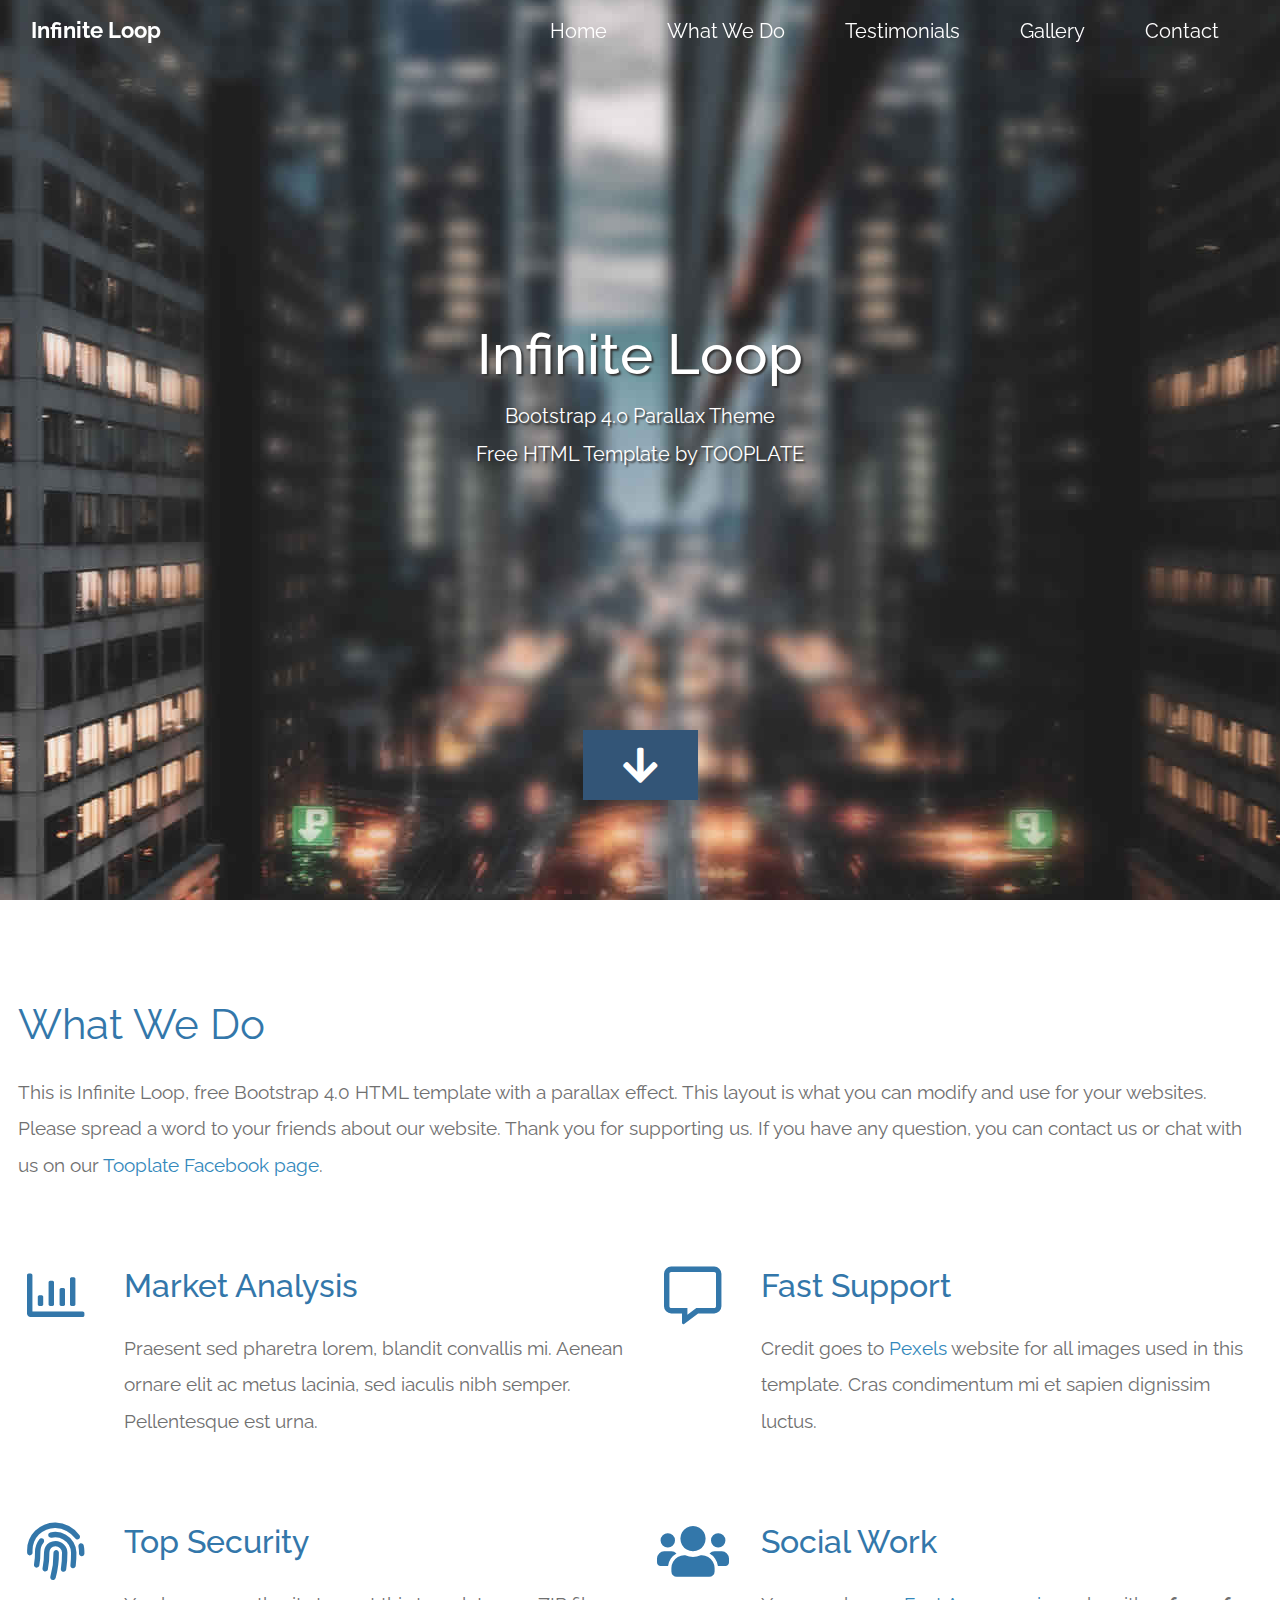
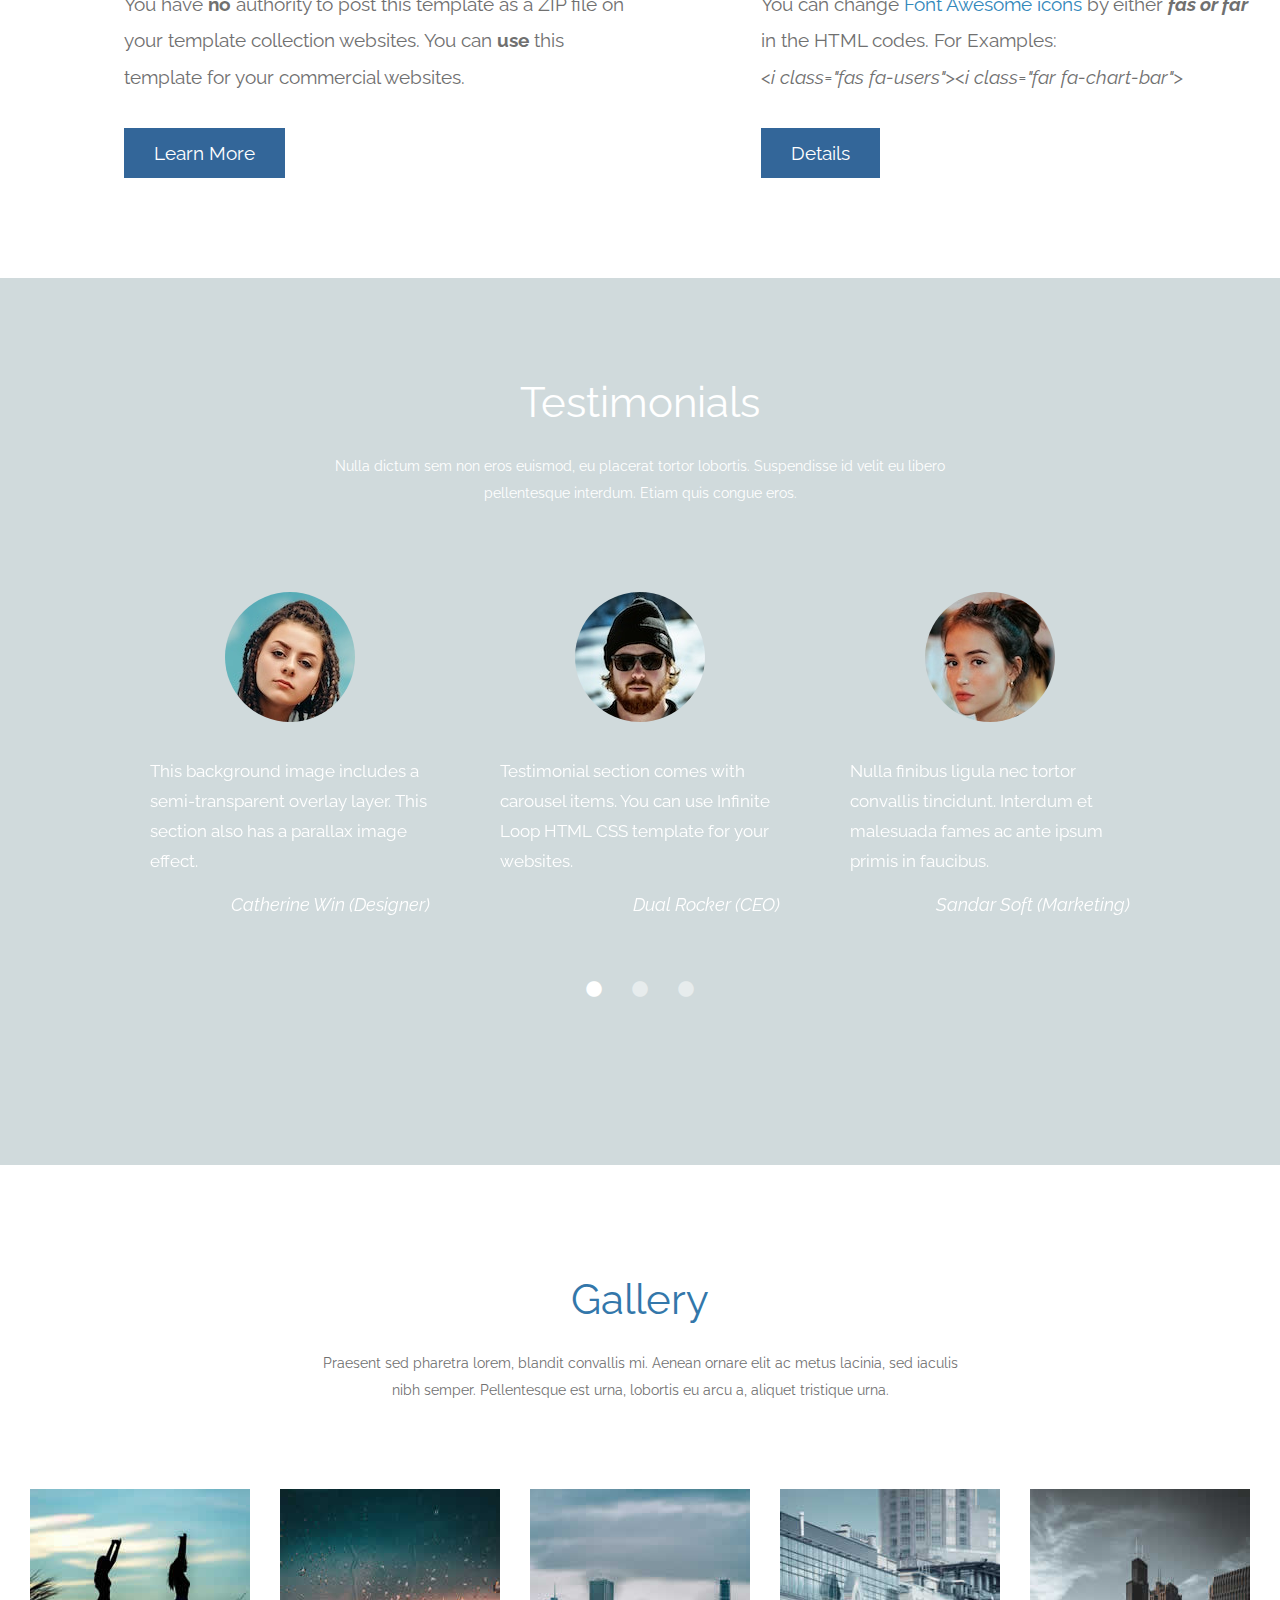
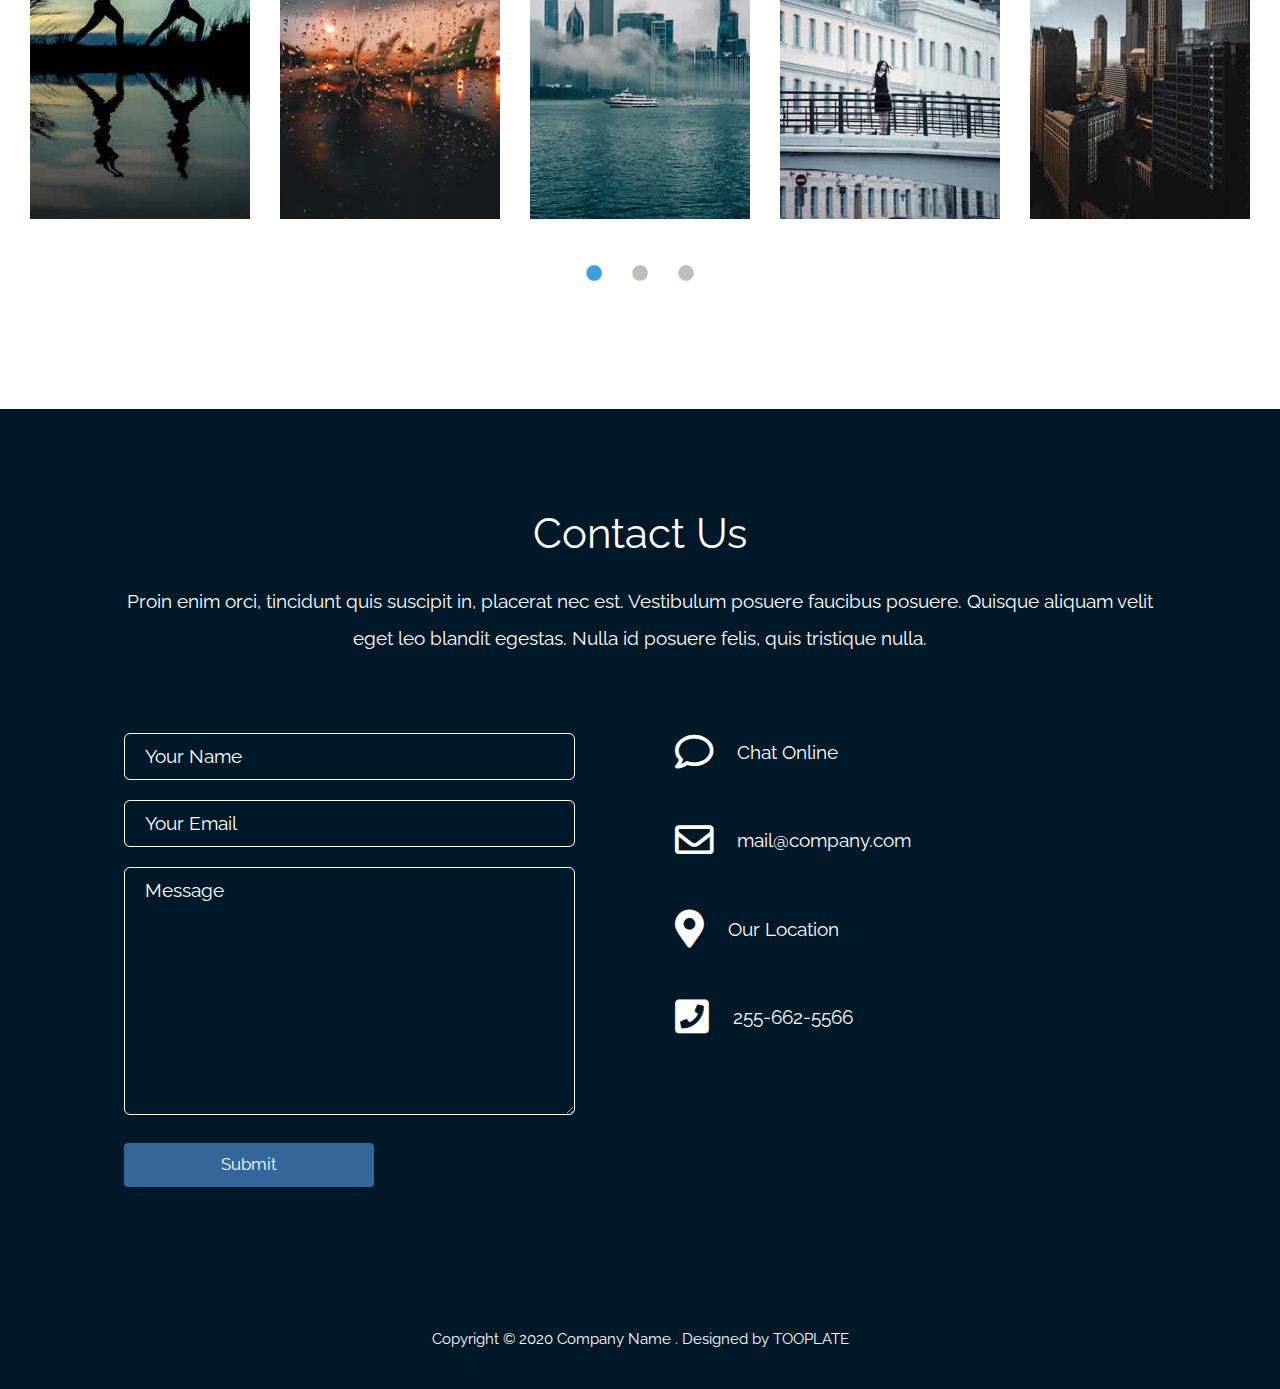
==== demo3/index.html @ 0e054e9c "added demo3 and demo3-pohja" ====
<!DOCTYPE html>
<html lang="en">
  <head>
    <meta charset="UTF-8" />
    <meta name="viewport" content="width=device-width, initial-scale=1.0" />
    <meta http-equiv="X-UA-Compatible" content="ie=edge" />
    <title>Infinite Loop - Bootstrap 4.0 HTML Template</title>
    <link rel="stylesheet" href="fontawesome-5.5/css/all.min.css" />
    <link rel="stylesheet" href="slick/slick.css">
    <link rel="stylesheet" href="slick/slick-theme.css">
    <link rel="stylesheet" href="magnific-popup/magnific-popup.css">
    <link rel="stylesheet" href="css/bootstrap.min.css" />
    <link rel="stylesheet" href="css/tooplate-infinite-loop.css" />
<!--
Tooplate 2117 Infinite Loop
https://www.tooplate.com/view/2117-infinite-loop
-->

  </head>
  <body>    
    <!-- Hero section -->
    <section id="infinite" class="text-white tm-font-big tm-parallax">
      <!-- Navigation -->
      <nav class="navbar navbar-expand-md tm-navbar" id="tmNav">              
        <div class="container">   
          <div class="tm-next">
              <a href="#infinite" class="navbar-brand">Infinite Loop</a>
          </div>             
            
          <button class="navbar-toggler" type="button" data-toggle="collapse" data-target="#navbarSupportedContent" aria-controls="navbarSupportedContent" aria-expanded="false" aria-label="Toggle navigation">
            <i class="fas fa-bars navbar-toggler-icon"></i>
          </button>
          <div class="collapse navbar-collapse" id="navbarSupportedContent">
            <ul class="navbar-nav ml-auto">
              <li class="nav-item">
                  <a class="nav-link tm-nav-link" href="#infinite">Home</a>
              </li>
              <li class="nav-item">
                  <a class="nav-link tm-nav-link" href="#whatwedo">What We Do</a>
              </li>
              <li class="nav-item">
                <a class="nav-link tm-nav-link" href="#testimonials">Testimonials</a>
              </li>
              <li class="nav-item">
                  <a class="nav-link tm-nav-link" href="#gallery">Gallery</a>
              </li>
              <li class="nav-item">
                  <a class="nav-link tm-nav-link" href="#contact">Contact</a>
              </li>                    
            </ul>
          </div>        
        </div>
      </nav>
      
      <div class="text-center tm-hero-text-container">
        <div class="tm-hero-text-container-inner">
            <h2 class="tm-hero-title">Infinite Loop</h2>
            <p class="tm-hero-subtitle">
              Bootstrap 4.0 Parallax Theme
              <br>Free HTML Template by TOOPLATE
            </p>
        </div>        
      </div>

      <div class="tm-next tm-intro-next">
        <a href="#whatwedo" class="text-center tm-down-arrow-link">
          <i class="fas fa-2x fa-arrow-down tm-down-arrow"></i>
        </a>
      </div>      
    </section>

    <section id="whatwedo" class="tm-section-pad-top">
      
      <div class="container">

            <div class="row tm-content-box"><!-- first row -->
                <div class="col-lg-12 col-xl-12">
                    <div class="tm-intro-text-container">
                        <h2 class="tm-text-primary mb-4 tm-section-title">What We Do</h2>
                        <p class="mb-4 tm-intro-text">
                          This is Infinite Loop, free Bootstrap 4.0 HTML template with a parallax effect. This layout is what you can modify and use for your websites. Please spread a word to your friends about our website. Thank you for supporting us. If you have any question, you can contact us or chat with us on our <a href="https://fb.com/tooplate">Tooplate Facebook page</a>.</p>
                    </div>
                </div>

            </div><!-- first row -->
            
            <div class="row tm-content-box"><!-- second row -->
        		<div class="col-lg-1">
                    <i class="far fa-3x fa-chart-bar text-center tm-icon"></i>
                </div>
                <div class="col-lg-5">
                    <div class="tm-intro-text-container">
                        <h2 class="tm-text-primary mb-4">Market Analysis</h2>
                        <p class="mb-4 tm-intro-text">
                          Praesent sed pharetra lorem, blandit convallis mi. Aenean ornare elit ac metus lacinia, sed iaculis nibh semper. Pellentesque est urna.</p>
                    </div>
                </div>
                
                <div class="col-lg-1">
                    <i class="far fa-3x fa-comment-alt text-center tm-icon"></i>
                </div>
                <div class="col-lg-5">
                    <div class="tm-intro-text-container">
                        <h2 class="tm-text-primary mb-4">Fast Support</h2>
                        <p class="mb-4 tm-intro-text">
                          Credit goes to <a rel="nofollow" href="https://www.pexels.com">Pexels</a> website for all images used in this template. Cras condimentum mi et sapien dignissim luctus.</p>
                    </div>
                </div>

            </div><!-- second row -->
            
            <div class="row tm-content-box"><!-- third row -->
        		<div class="col-lg-1">
                    <i class="fas fa-3x fa-fingerprint text-center tm-icon"></i>
                </div>
                <div class="col-lg-5">
                    <div class="tm-intro-text-container">
                        <h2 class="tm-text-primary mb-4">Top Security</h2>
                        <p class="mb-4 tm-intro-text">
                      You have <strong>no</strong> authority to post this template as a ZIP file on your template collection websites. You can <strong>use</strong> this template for your commercial websites.</p>
                          
                          <div class="tm-continue">
                            <a href="#testimonials" class="tm-intro-text tm-btn-primary">Learn More</a>
                        </div>
                    </div>
                </div>
                
                <div class="col-lg-1">
                    <i class="fas fa-3x fa-users text-center tm-icon"></i>
                </div>
                <div class="col-lg-5">
                    <div class="tm-intro-text-container">
                      <h2 class="tm-text-primary mb-4">Social Work</h2>
                        <p class="mb-4 tm-intro-text">
                      You can change <a href="https://fontawesome.com/icons?d=gallery">Font Awesome icons</a> by either <b><em>fas or far</em></b> in the HTML codes. For Examples:<br>
                      <em>&lt;i class=&quot;fas fa-users&quot;&gt;&lt;i class=&quot;far fa-chart-bar&quot;&gt;</em> </p>
                          
                          <div class="tm-continue">
                            <a href="#testimonials" class="tm-intro-text tm-btn-primary">Details</a>
                        </div>
                    </div>
                </div>

            </div><!-- third row -->

        </div>
      
    </section>
    
    <section id="testimonials" class="tm-section-pad-top tm-parallax-2">      
      <div class="container tm-testimonials-content">
        <div class="row">
          <div class="col-lg-12 tm-content-box">
            <h2 class="text-white text-center mb-4 tm-section-title">Testimonials</h2>
            <p class="mx-auto tm-section-desc text-center">
                Nulla dictum sem non eros euismod, eu placerat tortor lobortis. Suspendisse id velit eu libero pellentesque interdum. Etiam quis congue eros.
              </p>
            <div class="mx-auto tm-gallery-container tm-gallery-container-2">
              <div class="tm-testimonials-carousel">
                <figure class="tm-testimonial-item">
                  <img src="img/testimonial-img-01.jpg" alt="Image" class="img-fluid mx-auto">
                  <blockquote>This background image includes a semi-transparent overlay layer. This section also has a parallax image effect.</blockquote>
                  <figcaption>Catherine Win (Designer)</figcaption>
                </figure>

                <figure class="tm-testimonial-item">
                  <img src="img/testimonial-img-02.jpg" alt="Image" class="img-fluid mx-auto">
                  <blockquote>Testimonial section comes with carousel items. You can use Infinite Loop HTML CSS template for your websites.</blockquote>
                  <figcaption>Dual Rocker (CEO)</figcaption>
                </figure>

                <figure class="tm-testimonial-item">
                  <img src="img/testimonial-img-03.jpg" alt="Image" class="img-fluid mx-auto">
                  <blockquote>Nulla finibus ligula nec tortor convallis tincidunt. Interdum et malesuada fames ac ante ipsum primis in faucibus.</blockquote>
                  <figcaption>Sandar Soft (Marketing)</figcaption>
                </figure>

                <figure class="tm-testimonial-item">
                  <img src="img/testimonial-img-04.jpg" alt="Image" class="img-fluid mx-auto">
                  <blockquote>Curabitur rutrum pharetra lobortis. Pellentesque vehicula, velit quis eleifend fermentum, erat arcu aliquet neque.</blockquote>
                  <figcaption>Oliva Htoo (Designer)</figcaption>
                </figure>

                <figure class="tm-testimonial-item">
                  <img src="img/testimonial-img-02.jpg" alt="Image" class="img-fluid mx-auto">
                  <blockquote>Integer sit amet risus et erat imperdiet finibus. Nam lacus nunc, vulputate id ex eget, euismod auctor augue.</blockquote>
                  <figcaption>Jacob Joker (CTO)</figcaption>
                </figure>
              </div>
            </div>
          </div>
        </div>
      </div>
      <div class="tm-bg-overlay"></div>
    </section>
    
    <section id="gallery" class="tm-section-pad-top">
      <div class="container tm-container-gallery">
        <div class="row">
          <div class="text-center col-12">
              <h2 class="tm-text-primary tm-section-title mb-4">Gallery</h2>
              <p class="mx-auto tm-section-desc">
                Praesent sed pharetra lorem, blandit convallis mi. Aenean ornare elit ac metus lacinia, sed iaculis nibh semper. Pellentesque est urna, lobortis eu arcu a, aliquet tristique urna.
              </p>
          </div>            
        </div>
        <div class="row">
            <div class="col-12">
                <div class="mx-auto tm-gallery-container">
                    <div class="grid tm-gallery">
                      <a href="img/gallery-img-01.jpg">
                        <figure class="effect-honey tm-gallery-item">
                          <img src="img/gallery-tn-01.jpg" alt="Image 1" class="img-fluid">
                          <figcaption>
                            <h2><i>Physical Health <span>Exercise!</span></i></h2>
                          </figcaption>
                        </figure>
                      </a>
                      <a href="img/gallery-img-02.jpg">
                        <figure class="effect-honey tm-gallery-item">
                          <img src="img/gallery-tn-02.jpg" alt="Image 2" class="img-fluid">
                          <figcaption>
                            <h2><i>Rain on Glass <span>Second Image</span></i></h2>
                          </figcaption>
                        </figure>
                      </a>
                      <a href="img/gallery-img-03.jpg">
                        <figure class="effect-honey tm-gallery-item">
                          <img src="img/gallery-tn-03.jpg" alt="Image 3" class="img-fluid">
                          <figcaption>
                            <h2><i><span>Sea View</span> Mega City</i></h2>
                          </figcaption>
                        </figure>
                      </a>
                      <a href="img/gallery-img-04.jpg">
                        <figure class="effect-honey tm-gallery-item">
                          <img src="img/gallery-tn-04.jpg" alt="Image 4" class="img-fluid">
                          <figcaption>
                            <h2><i>Dream Girl <span>Thoughts</span></i></h2>
                          </figcaption>
                        </figure>
                      </a>
                      <a href="img/gallery-img-05.jpg">
                        <figure class="effect-honey tm-gallery-item">
                          <img src="img/gallery-tn-05.jpg" alt="Image 5" class="img-fluid">
                          <figcaption>
                            <h2><i><span>Workstation</span> Offices</i></h2>
                          </figcaption>
                        </figure>
                      </a>
                      <a href="img/gallery-img-06.jpg">
                        <figure class="effect-honey tm-gallery-item">
                          <img src="img/gallery-tn-06.jpg" alt="Image 6" class="img-fluid">
                          <figcaption>
                            <h2><i>Just Above <span>The City</span></i></h2>
                          </figcaption>
                        </figure>
                      </a>
                      <a href="img/gallery-img-01.jpg">
                        <figure class="effect-honey tm-gallery-item">
                          <img src="img/gallery-tn-01.jpg" alt="Image 7" class="img-fluid">
                          <figcaption>
                            <h2><i>Another <span>Exercise Time</span></i></h2>
                          </figcaption>
                        </figure>
                      </a>
                      <a href="img/gallery-img-02.jpg">
                        <figure class="effect-honey tm-gallery-item">
                          <img src="img/gallery-tn-02.jpg" alt="Image 8" class="img-fluid">
                          <figcaption>
                            <h2><i>Repeated <span>Image Spot</span></i></h2>
                          </figcaption>
                        </figure>
                      </a>
                    </div>
                </div>                
            </div>        
          </div>
      </div>
    </section>

    <!-- Contact -->
    <section id="contact" class="tm-section-pad-top tm-parallax-2">
    
      <div class="container tm-container-contact">
        
        <div class="row">
            
            <div class="text-center col-12">
                <h2 class="tm-section-title mb-4">Contact Us</h2>
                <p class="mb-5">
                  Proin enim orci, tincidunt quis suscipit in, placerat nec est. Vestibulum posuere faucibus posuere. Quisque aliquam velit eget leo blandit egestas. Nulla id posuere felis, quis tristique nulla.
                </p><br>
            </div>
            
            <div class="col-sm-12 col-md-6">
              <form action="" method="get">
                <input id="name" name="name" type="text" placeholder="Your Name" class="tm-input" required />
                <input id="email" name="email" type="email" placeholder="Your Email" class="tm-input" required />
                <textarea id="message" name="message" rows="8" placeholder="Message" class="tm-input" required></textarea>
                <button type="submit" class="btn tm-btn-submit">Submit</button>
              </form>
            </div>
            
            <div class="col-sm-12 col-md-6">

                <div class="contact-item">
                  <a rel="nofollow" href="https://www.tooplate.com/contact" class="item-link">
                      <i class="far fa-2x fa-comment mr-4"></i>
                      <span class="mb-0">Chat Online</span>
                  </a>              
                </div>
                
                <div class="contact-item">
                  <a rel="nofollow" href="mailto:mail@company.com" class="item-link">
                      <i class="far fa-2x fa-envelope mr-4"></i>
                      <span class="mb-0">mail@company.com</span>
                  </a>              
                </div>
                
                <div class="contact-item">
                  <a rel="nofollow" href="https://www.google.com/maps" class="item-link">
                      <i class="fas fa-2x fa-map-marker-alt mr-4"></i>
                      <span class="mb-0">Our Location</span>
                  </a>              
                </div>
                
                <div class="contact-item">
                  <a rel="nofollow" href="tel:0100200340" class="item-link">
                      <i class="fas fa-2x fa-phone-square mr-4"></i>
                      <span class="mb-0">255-662-5566</span>
                  </a>              
                </div>
                
                <div class="contact-item">&nbsp;</div>
            
            </div>
            
            
        </div><!-- row ending -->
        
      </div>

      	<footer class="text-center small tm-footer">
          <p class="mb-0">
          Copyright &copy; 2020 Company Name 
          
          . <a rel="nofollow" href="https://www.tooplate.com" title="HTML templates">Designed by TOOPLATE</a></p>
        </footer>

    </section>
    
    <script src="js/jquery-1.9.1.min.js"></script>     
    <script src="slick/slick.min.js"></script>
    <script src="magnific-popup/jquery.magnific-popup.min.js"></script>
    <script src="js/easing.min.js"></script>
    <script src="js/jquery.singlePageNav.min.js"></script>     
    <script src="js/bootstrap.min.js"></script> 
    <script>

      function getOffSet(){
        var _offset = 450;
        var windowHeight = window.innerHeight;

        if(windowHeight > 500) {
          _offset = 400;
        } 
        if(windowHeight > 680) {
          _offset = 300
        }
        if(windowHeight > 830) {
          _offset = 210;
        }

        return _offset;
      }

      function setParallaxPosition($doc, multiplier, $object){
        var offset = getOffSet();
        var from_top = $doc.scrollTop(),
          bg_css = 'center ' +(multiplier * from_top - offset) + 'px';
        $object.css({"background-position" : bg_css });
      }

      // Parallax function
      // Adapted based on https://codepen.io/roborich/pen/wpAsm        
      var background_image_parallax = function($object, multiplier, forceSet){
        multiplier = typeof multiplier !== 'undefined' ? multiplier : 0.5;
        multiplier = 1 - multiplier;
        var $doc = $(document);
        // $object.css({"background-attatchment" : "fixed"});

        if(forceSet) {
          setParallaxPosition($doc, multiplier, $object);
        } else {
          $(window).scroll(function(){          
            setParallaxPosition($doc, multiplier, $object);
          });
        }
      };

      var background_image_parallax_2 = function($object, multiplier){
        multiplier = typeof multiplier !== 'undefined' ? multiplier : 0.5;
        multiplier = 1 - multiplier;
        var $doc = $(document);
        $object.css({"background-attachment" : "fixed"});
        
        $(window).scroll(function(){
          if($(window).width() > 768) {
            var firstTop = $object.offset().top,
                pos = $(window).scrollTop(),
                yPos = Math.round((multiplier * (firstTop - pos)) - 186);              

            var bg_css = 'center ' + yPos + 'px';

            $object.css({"background-position" : bg_css });
          } else {
            $object.css({"background-position" : "center" });
          }
        });
      };
      
      $(function(){
        // Hero Section - Background Parallax
        background_image_parallax($(".tm-parallax"), 0.30, false);
        background_image_parallax_2($("#contact"), 0.80);   
        background_image_parallax_2($("#testimonials"), 0.80);   
        
        // Handle window resize
        window.addEventListener('resize', function(){
          background_image_parallax($(".tm-parallax"), 0.30, true);
        }, true);

        // Detect window scroll and update navbar
        $(window).scroll(function(e){          
          if($(document).scrollTop() > 120) {
            $('.tm-navbar').addClass("scroll");
          } else {
            $('.tm-navbar').removeClass("scroll");
          }
        });
        
        // Close mobile menu after click 
        $('#tmNav a').on('click', function(){
          $('.navbar-collapse').removeClass('show'); 
        })

        // Scroll to corresponding section with animation
        $('#tmNav').singlePageNav({
          'easing': 'easeInOutExpo',
          'speed': 600
        });        
        
        // Add smooth scrolling to all links
        // https://www.w3schools.com/howto/howto_css_smooth_scroll.asp
        $("a").on('click', function(event) {
          if (this.hash !== "") {
            event.preventDefault();
            var hash = this.hash;

            $('html, body').animate({
              scrollTop: $(hash).offset().top
            }, 600, 'easeInOutExpo', function(){
              window.location.hash = hash;
            });
          } // End if
        });

        // Pop up
        $('.tm-gallery').magnificPopup({
          delegate: 'a',
          type: 'image',
          gallery: { enabled: true }
        });

        $('.tm-testimonials-carousel').slick({
          dots: true,
          prevArrow: false,
          nextArrow: false,
          infinite: false,
          slidesToShow: 3,
          slidesToScroll: 1,
          responsive: [
            {
              breakpoint: 992,
              settings: {
                slidesToShow: 2
              }
            },
            {
              breakpoint: 768,
              settings: {
                slidesToShow: 2
              }
            }, 
            {
              breakpoint: 480,
              settings: {
                  slidesToShow: 1
              }                 
            }
          ]
        });

        // Gallery
        $('.tm-gallery').slick({
          dots: true,
          infinite: false,
          slidesToShow: 5,
          slidesToScroll: 2,
          responsive: [
          {
            breakpoint: 1199,
            settings: {
              slidesToShow: 4,
              slidesToScroll: 2
            }
          },
          {
            breakpoint: 991,
            settings: {
              slidesToShow: 3,
              slidesToScroll: 2
            }
          },
          {
            breakpoint: 767,
            settings: {
              slidesToShow: 2,
              slidesToScroll: 1
            }
          },
          {
            breakpoint: 480,
            settings: {
              slidesToShow: 1,
              slidesToScroll: 1
            }
          }
        ]
        });
      });
    </script>
  </body>
</html>
---- demo3/css/tooplate-infinite-loop.css ----
/*

Tooplate 2117 Infinite Loop

https://www.tooplate.com/view/2117-infinite-loop

*/

@import url("https://fonts.googleapis.com/css?family=Raleway:100,300,400,500,700,900");

body {
	font-family: "Raleway", sans-serif;
	font-size: 1.2em;
  color: #707070;
  margin: 0;
  padding: 0;
  overflow-x: hidden;
}
a {
  transition: all 0.3s ease;
  color: #38B;
}

a:hover,
a:focus {
  text-decoration: none;
  color: #D40;
}

a:focus {
  outline: none;
}

.btn {
  padding: 8px 32px;
}

.btn:hover {
  background-color: #ced4da;
}

blockquote {
  font-size: 0.86em;
  line-height: 1.8em;
}

.tm-section-pad-top {
  padding-top: 80px;
  padding-bottom: 40px;
}

.tm-content-box {
  padding-top: 20px;
  padding-bottom: 40px;
}

.tm-text-primary {
  color: #37A;
}

.tm-font-big {
  font-size: 1.25rem;
}

.tm-btn-primary {
  color: white;
  background-color: #369;
  padding: 14px 30px;
}

.tm-btn-primary:hover,
.tm-btn-primary:focus {
  color: white;
  background-color: #38B;
}

/* Navbar */

.tm-navbar {
  position: fixed;
  width: 100%;
  z-index: 1000;
  background-color: transparent;
  transition: all 0.3s ease;
}

.tm-navbar.scroll {
  background-color: white;
  border-bottom: 1px solid #e9ecef;
}

.navbar-brand {
  color: white;
  font-size: 1.4rem;
  font-weight: bold;
}

.navbar-brand:hover,
.tm-navbar.scroll .navbar-brand:hover {
  color: #38B;
}

.tm-navbar.scroll .navbar-brand {
  color: #369;
}

.nav-item {
  list-style: none;
}

.tm-nav-link {
  color: white;
}

.tm-navbar.scroll .tm-nav-link {
  color: #369;
}

.tm-navbar.scroll .tm-nav-link:hover,
.tm-navbar.scroll .tm-nav-link.current,
.tm-nav-link:hover {
  color: #FFF;
  background-color: #369;
}

.navbar-toggler {
  border: 1px solid white;
  padding-left: 10px;
  padding-right: 10px;
}

.navbar-toggler-icon {
  color: white;
  padding-top: 6px;
}

.tm-navbar.scroll .navbar-toggler {
  border: 1px solid #707070;
}

.tm-navbar.scroll .navbar-toggler-icon {
  color: #707070;
}

/* Hero */

#infinite {
	background-color: #222;
  background-image: url(../img/infinite-loop-01.jpg);
  background-repeat: no-repeat;
  height: 100vh;
  min-height: 375px;
  position: relative;
}

@media (min-height: 600px) and (min-width: 1920px) {
  #infinite {
    background-size: cover;
  }
}

@media (min-height: 830px) {
  #infinite {
    background-position: center -210px;
  }
}

@media (min-height: 680px) and (max-height: 829px) {
  #infinite {
    background-position: center -300px;
  }
}

@media (min-height: 500px) and (max-height: 679px) {
  #infinite {
    background-position: center -400px;
  }
}

@media (max-height: 499px) {
  #infinite {
    background-position: center -450px;
  }
}

.tm-hero-text-container {
  width: 100%;
  height: 100%;
  display: flex;
  flex-flow: column;
  justify-content: center;
}

.tm-hero-text-container-inner {
  margin-top: -90px;
}

.tm-hero-title {
  font-size: 3.5rem;
  text-shadow: 2px 2px 2px #333;
}

.tm-hero-subtitle {
  text-shadow: 2px 2px 2px #333;
}

.tm-intro-next {
  position: absolute;
  bottom: 100px;
  left: 0;
  right: 0;
}

@media (max-height: 480px) {
  .tm-hero-text-container-inner {
    margin-top: -40px;
  }

  .tm-intro-next {
    bottom: 20px;
  }
}

.tm-down-arrow-link {
  display: block;
  margin-top: 18%;
}

.tm-down-arrow {
  	color: #FFF;
    cursor: pointer;
    background: #357;
    padding: 15px 40px;
    transition: all 0.3s ease;
}

.tm-down-arrow:hover,
.tm-down-arrow:focus {
  color: #FFF;
  background: #37A;
  padding: 20px 50px;
}

/* Introduction */

#introduction {
  padding-bottom: 100px;
}

.tm-section-title {
  font-size: 2.6rem;
  font-weight: normal;
}

.tm-intro-text {
  font-size: 1.2rem;
}

.tm-icon {
  display: block;
  color: #37A;
}

.tm-continue {
	padding: 20px 0 30px 0;
}

/* Testimonials */
#testimonials {
  color: white;
  background-image: url(../img/infinite-loop-02.jpg);
  background-size: cover;
  background-repeat: no-repeat;
  background-size: 100%;
  position: relative;
}

@media (max-width: 991px) {
  #testimonials {
    background-image: url(../img/infinite-loop-02-mobile.jpg);
  }
}

.tm-testimonials-content {
  position: relative;
  z-index: 100;
}

.tm-bg-overlay {
  width: 100%;
  height: 100%;
  background: rgba(20, 70, 80, 0.2);
  position: absolute;
  top: 0;
  left: 0;
  right: 0;
  bottom: 0;
  z-index: 0;
}

.tm-testimonials-carousel {
  max-width: 1050px;
  margin: 0 auto;
}

.tm-testimonial-item {
  max-width: 290px;
  margin-left: 35px;
  margin-right: 35px;
}

.tm-testimonial-item img {
  border-radius: 50%;
  margin-bottom: 35px;
}

.tm-testimonial-item figcaption {
  text-align: right;
  font-style: italic;
  font-size: 1.1rem;
}

/* Work */

.tm-section-desc {
  max-width: 650px;
  width: 100%;
  font-size: 0.9rem;
}

.tm-gallery-container {
  padding-top: 70px;
  padding-bottom: 120px;
}

.tm-gallery-item {
  margin: 0 15px;
}

.slick-dots {
  bottom: -65px;
}

.slick-dots li {
  margin: 0 13px;
}

.slick-dots li button:hover:before,
.slick-dots li button:focus:before,
.slick-dots li.slick-active button:before {
  opacity: 1;
  color: #3ba0dd;
}

.tm-testimonials-carousel .slick-dots li button:before {
  color: white;
  opacity: 0.5;
}

.tm-testimonials-carousel .slick-dots li button:hover:before,
.tm-testimonials-carousel .slick-dots li button:focus:before,
.tm-testimonials-carousel .slick-dots li.slick-active button:before {
  color: white;
  opacity: 1;
}

.slick-dots li button:before {
  font-size: 18px;
}

/* Hover Effect */
/* Common style */
.grid figure {
  position: relative;
  float: left;
  overflow: hidden;
  background: #3085a3;
  text-align: center;
  cursor: pointer;
}

.grid figure img {
  position: relative;
  display: block;
  min-height: 100%;
  max-width: 100%;
  opacity: 0.8;
}

.grid figure figcaption {
  padding: 2em;
  color: #fff;
  text-transform: uppercase;
  font-size: 1.25em;
  -webkit-backface-visibility: hidden;
  backface-visibility: hidden;
}

.grid figure figcaption::before,
.grid figure figcaption::after {
  pointer-events: none;
}

.grid figure figcaption,
.grid figure figcaption > a {
  position: absolute;
  top: 0;
  left: 0;
  width: 100%;
  height: 100%;
}

/* Anchor will cover the whole item by default */
/* For some effects it will show as a button */
.grid figure figcaption > a {
  z-index: 1000;
  text-indent: 200%;
  white-space: nowrap;
  font-size: 0;
  opacity: 0;
}

.grid figure h2 {
  word-spacing: -0.15em;
  font-size: 0.9em;
  font-weight: 300;
}

.grid figure h2 span {
  font-weight: 600;
}

.grid figure h2,
.grid figure p {
  margin: 0;
}

.grid figure p {
  letter-spacing: 1px;
  font-size: 68.5%;
}

/*---------------*/
/***** Honey *****/
/*---------------*/

figure.effect-honey {
  background: #4a3753;
  max-width: 220px;
}

figure.effect-honey img {
  opacity: 1;
  -webkit-transition: opacity 0.35s;
  transition: opacity 0.35s;
}

figure.effect-honey:hover img {
  opacity: 0.4;
}

figure.effect-honey figcaption::before {
  position: absolute;
  bottom: 0;
  left: 0;
  width: 100%;
  height: 10px;
  background: #38C;
  content: "";
  -webkit-transform: translate3d(0, 10px, 0);
  transform: translate3d(0, 10px, 0);
}

figure.effect-honey h2 {
  position: absolute;
  bottom: 0;
  left: 0;
  padding: 1em 1.5em;
  width: 100%;
  text-align: left;
  -webkit-transform: translate3d(0, -30px, 0);
  transform: translate3d(0, -30px, 0);
}

figure.effect-honey h2 i {
  font-style: normal;
  opacity: 0;
  -webkit-transition: opacity 0.35s, -webkit-transform 0.35s;
  transition: opacity 0.35s, transform 0.35s;
  -webkit-transform: translate3d(0, -30px, 0);
  transform: translate3d(0, -30px, 0);
}

figure.effect-honey figcaption::before,
figure.effect-honey h2 {
  -webkit-transition: -webkit-transform 0.35s;
  transition: transform 0.35s;
}

figure.effect-honey:hover figcaption::before,
figure.effect-honey:hover h2,
figure.effect-honey:hover h2 i {
  opacity: 1;
  -webkit-transform: translate3d(0, 0, 0);
  transform: translate3d(0, 0, 0);
}

.tm-container-gallery {
	padding-top: 30px;
	}

/* Contact */

#contact {
  color: white;
  background-color: #001828;
  background-image: url(../img/infinite-loop-03.jpg);
  background-position: center;
  background-repeat: no-repeat;
  min-height: 980px;
  position: relative;
  padding-bottom: 50px;
  padding-top: 100px;
}

.contact-item {
  margin-left: 20px;
  margin-bottom: 50px;
}

.item-link {
  display: flex;
  align-items: center;
}

.item-link i,
.item-link span {
  color: white;
  transition: all 0.3s ease;
}

.item-link:hover i,
.item-link:hover span {
  color: #3496d8;
}

.tm-input {
	margin: 0 0 20px 0;
	width: 90%;
  padding: 8px 20px;
  border-radius: 6px;
  border: 1px solid white;
  background: transparent;
  color: white;
}

.tm-btn-submit {
	font-size: 0.9em;
	color: #fff;
	background-color: #369;
	width: 50%;
	margin-bottom: 60px;
}

.tm-btn-submit:hover {
	color: #fff;
	background-color: #38B;
}

::placeholder {
  /* Chrome, Firefox, Opera, Safari 10.1+ */
  color: white;
  opacity: 1; /* Firefox */
}

:-ms-input-placeholder {
  /* Internet Explorer 10-11 */
  color: white;
}

::-ms-input-placeholder {
  /* Microsoft Edge */
  color: white;
}

.tm-footer {
  position: absolute;
  bottom: 35px;
  left: 0;
  right: 0;
  padding: 0 15px;
}

.tm-footer a {
	color: #fff;
}

.tm-footer a:hover {
	color: #9CF;
}

.tm-footer-link {
  color: white;
}

.tm-footer-link:hover,
.tm-footer-link:focus {
  color: #38B;
  text-decoration: none;
}

p {
  line-height: 1.9;
}

@media (min-width: 768px) {
  .tm-intro-text-container {
    padding-left: 0px;
  }

  .navbar-expand-md .navbar-nav .nav-link {
    padding-right: 30px;
    padding-left: 30px;
  }
}

@media (min-width: 1200px) {
  .container {
    max-width: 1275px;
  }

  .tm-container-gallery {
    max-width: 1290px;
  }

  .tm-container-contact {
    max-width: 1063px;
  }
}

@media (max-width: 991px) {
  .tm-intro-text-container {
    padding-left: 15px;
    padding-top: 30px;
    max-width: 600px;
    margin-left: auto;
    margin-right: auto;
  }

  .tm-intro-img {
    display: block;
    margin-left: auto;
    margin-right: auto;
  }

  .tm-btn-submit {
    margin-left: 0;
    margin-top: 20px;
  }
}

@media (max-width: 767px) {

  .navbar-nav {
    max-width: 200px;
    text-align: right;
  }

  .navbar-collapse {
    background-color: rgb(255, 255, 255);
    padding: 10px;
    border-radius: 3px;
  }

  .navbar-collapse .nav-link {
    color: #707070;
	padding-right: 20px;
  }
}

@media (max-width: 480px) {
  .tm-gallery-container {
    max-width: 220px;
    margin-left: auto;
    margin-right: auto;
  }

  .tm-gallery-container-2 {
    max-width: 350px;
  }

  .slick-dots li {
    margin: 0 8px;
  }

  .tm-gallery-item {
    margin: 0;
  }
}
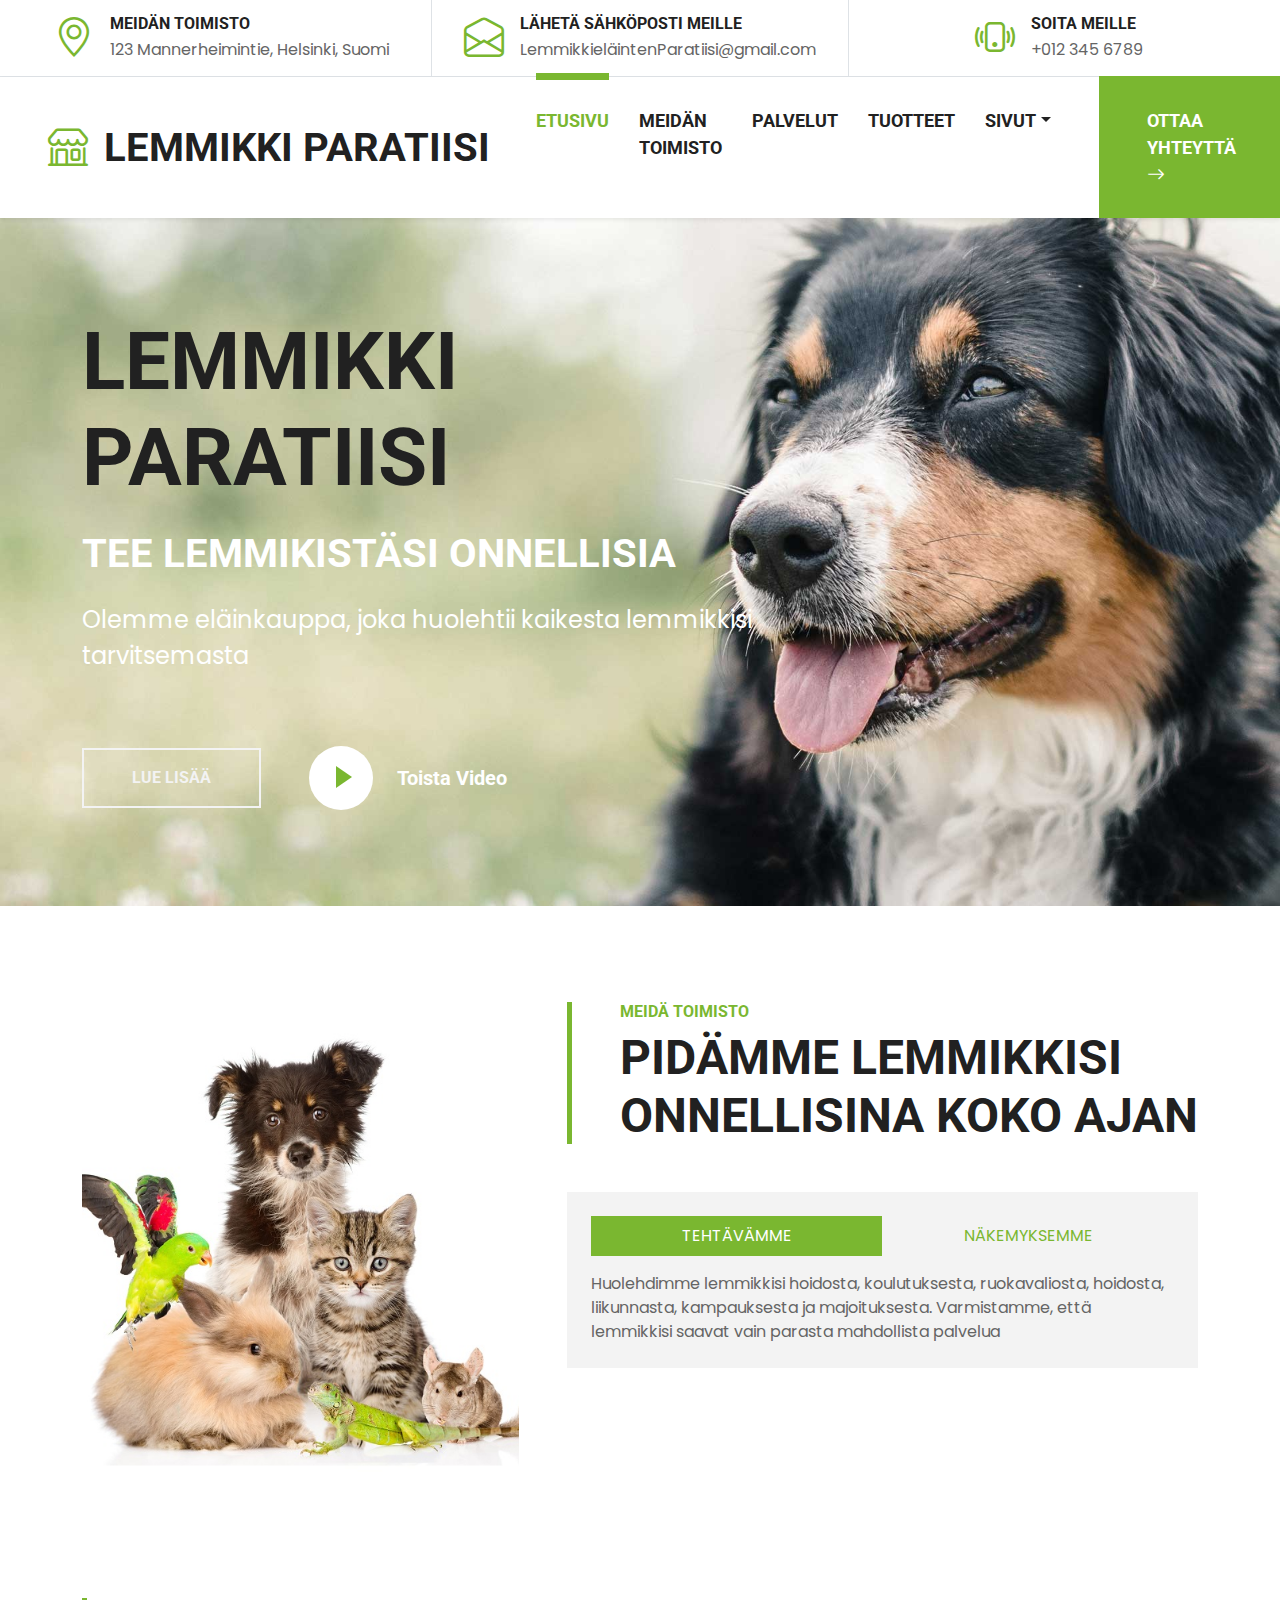
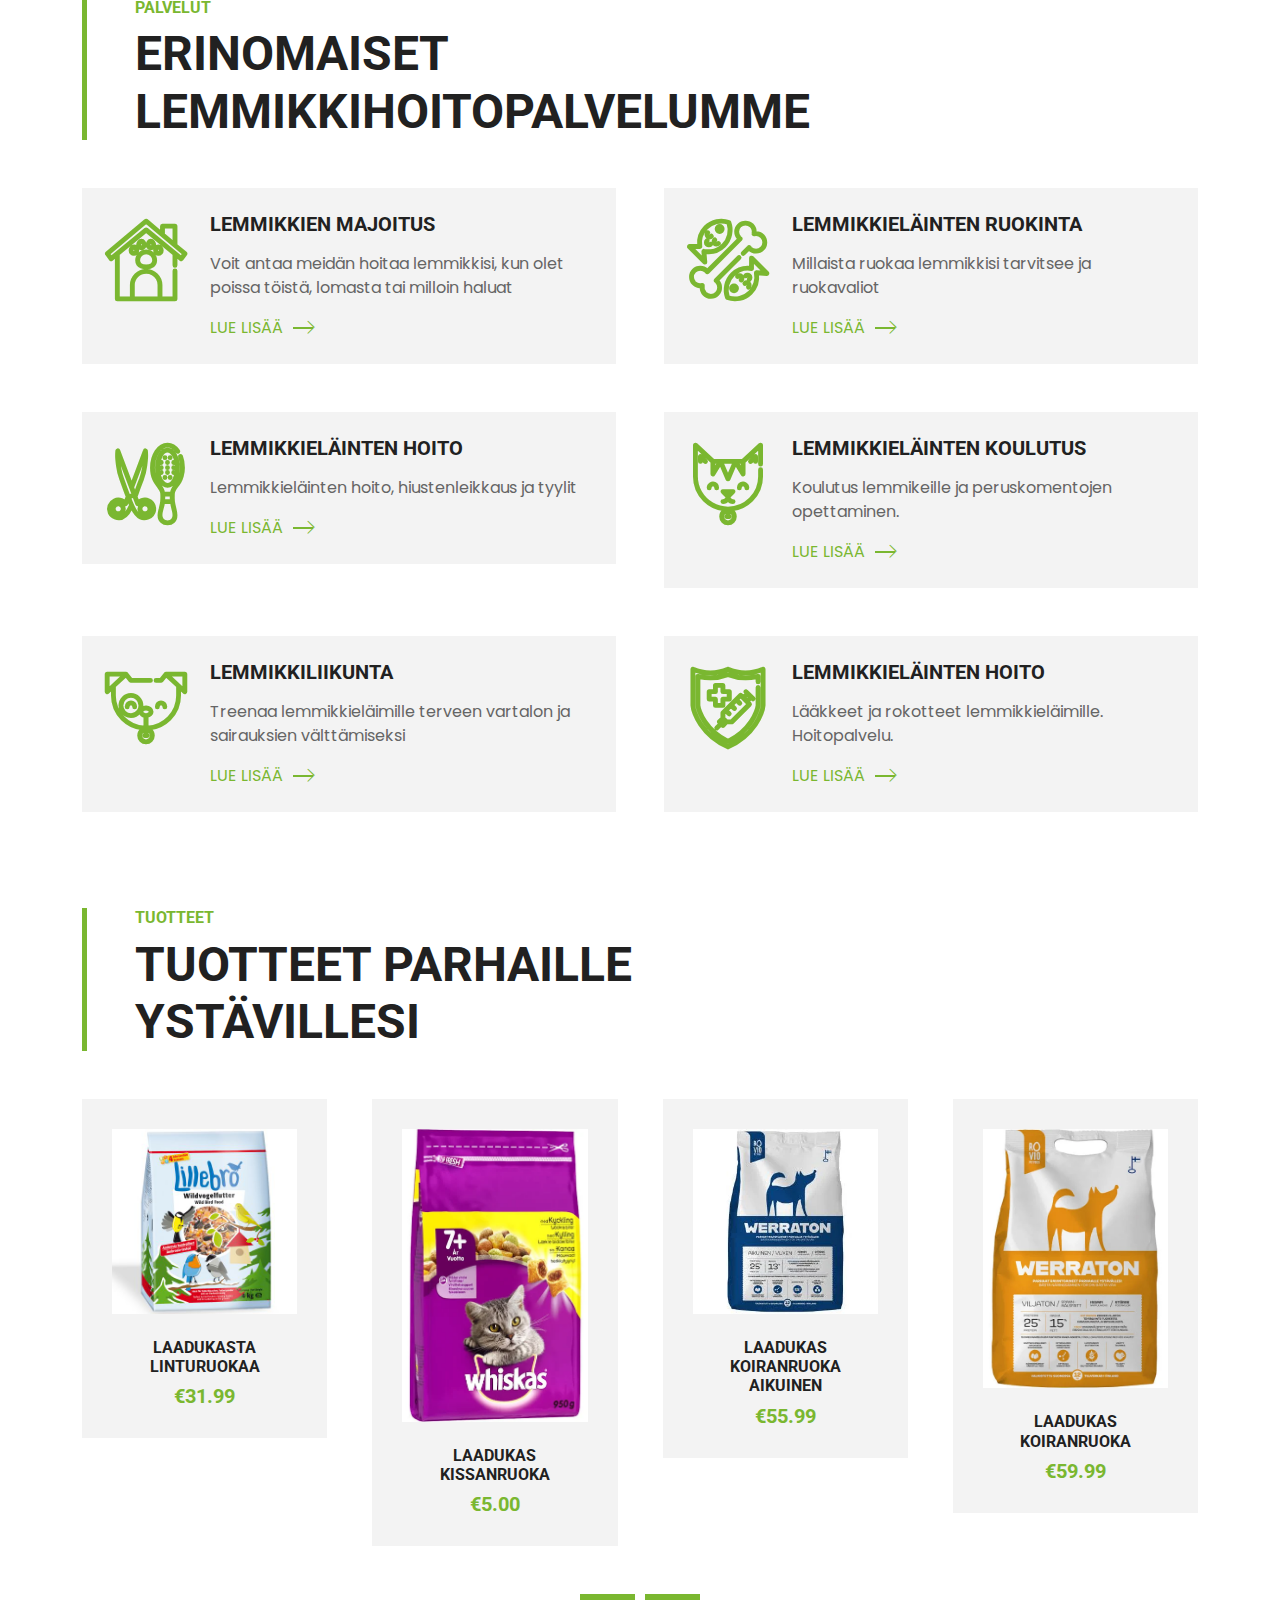
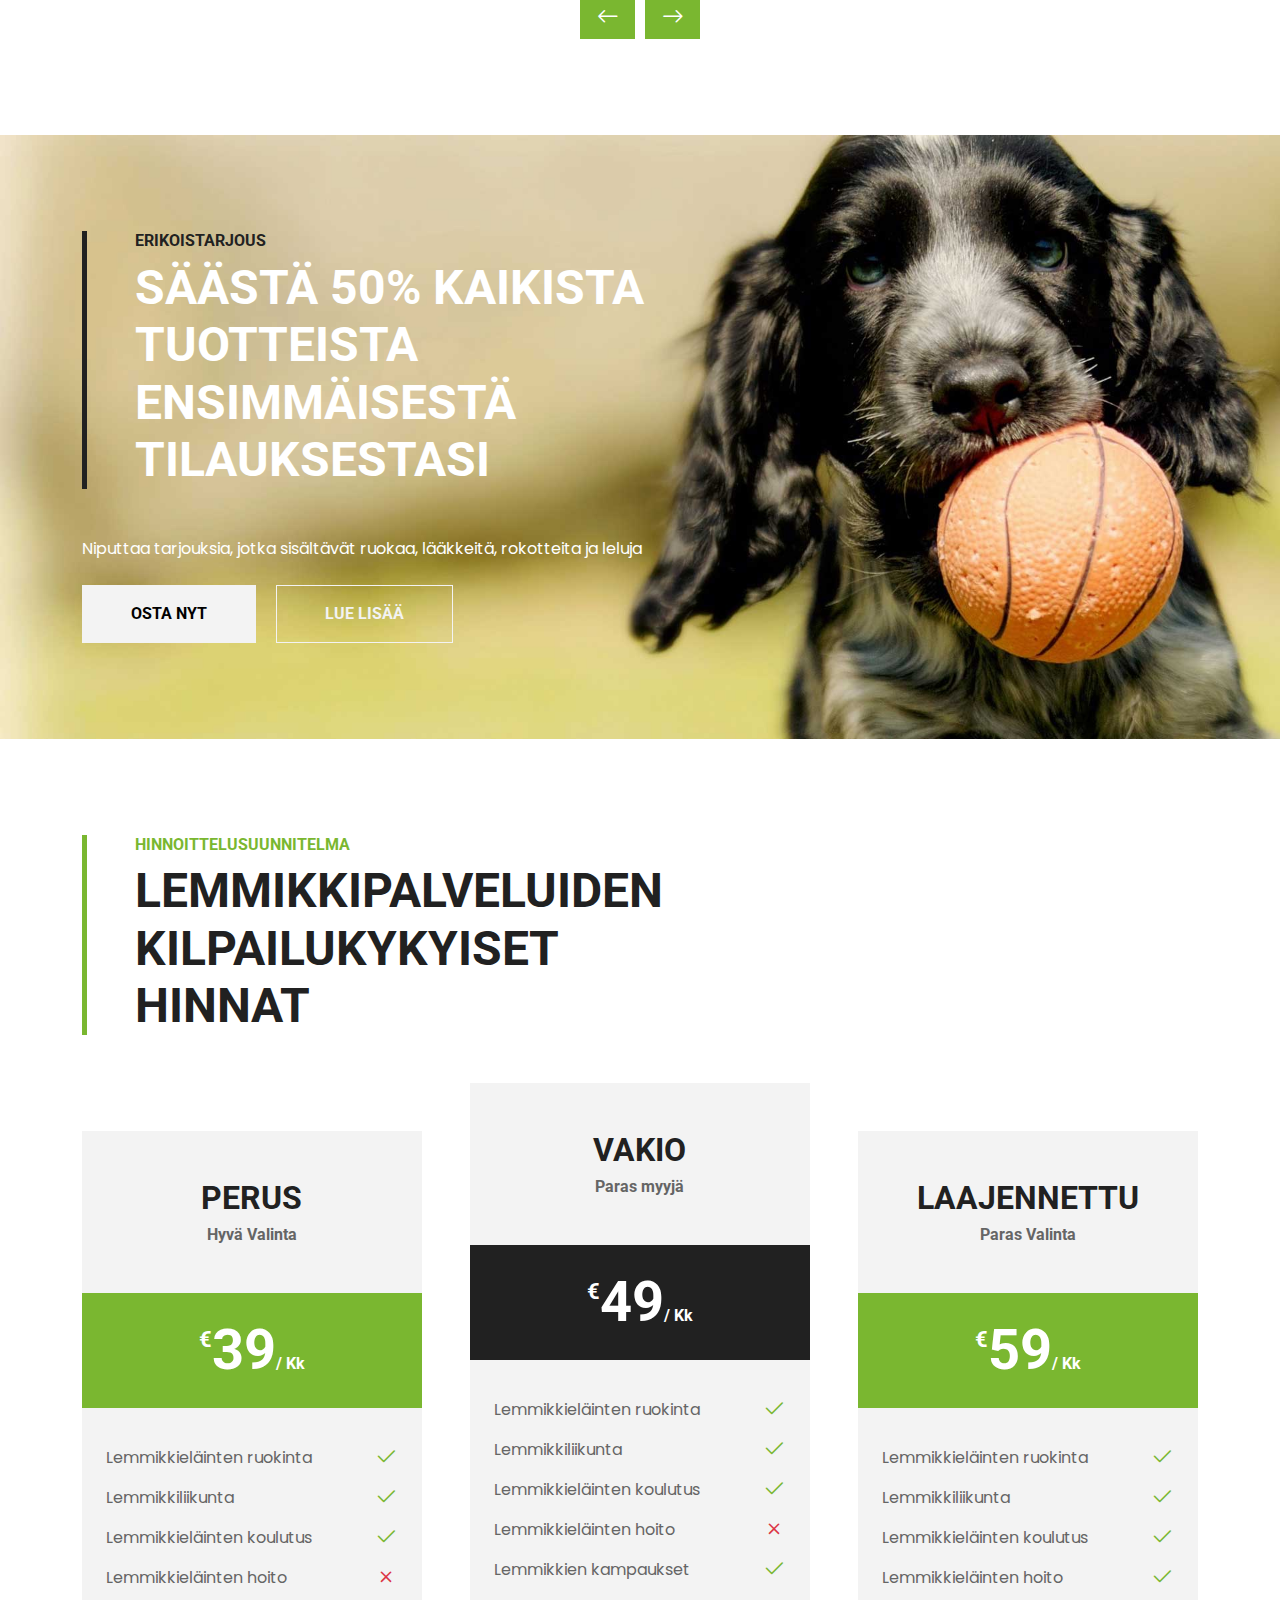
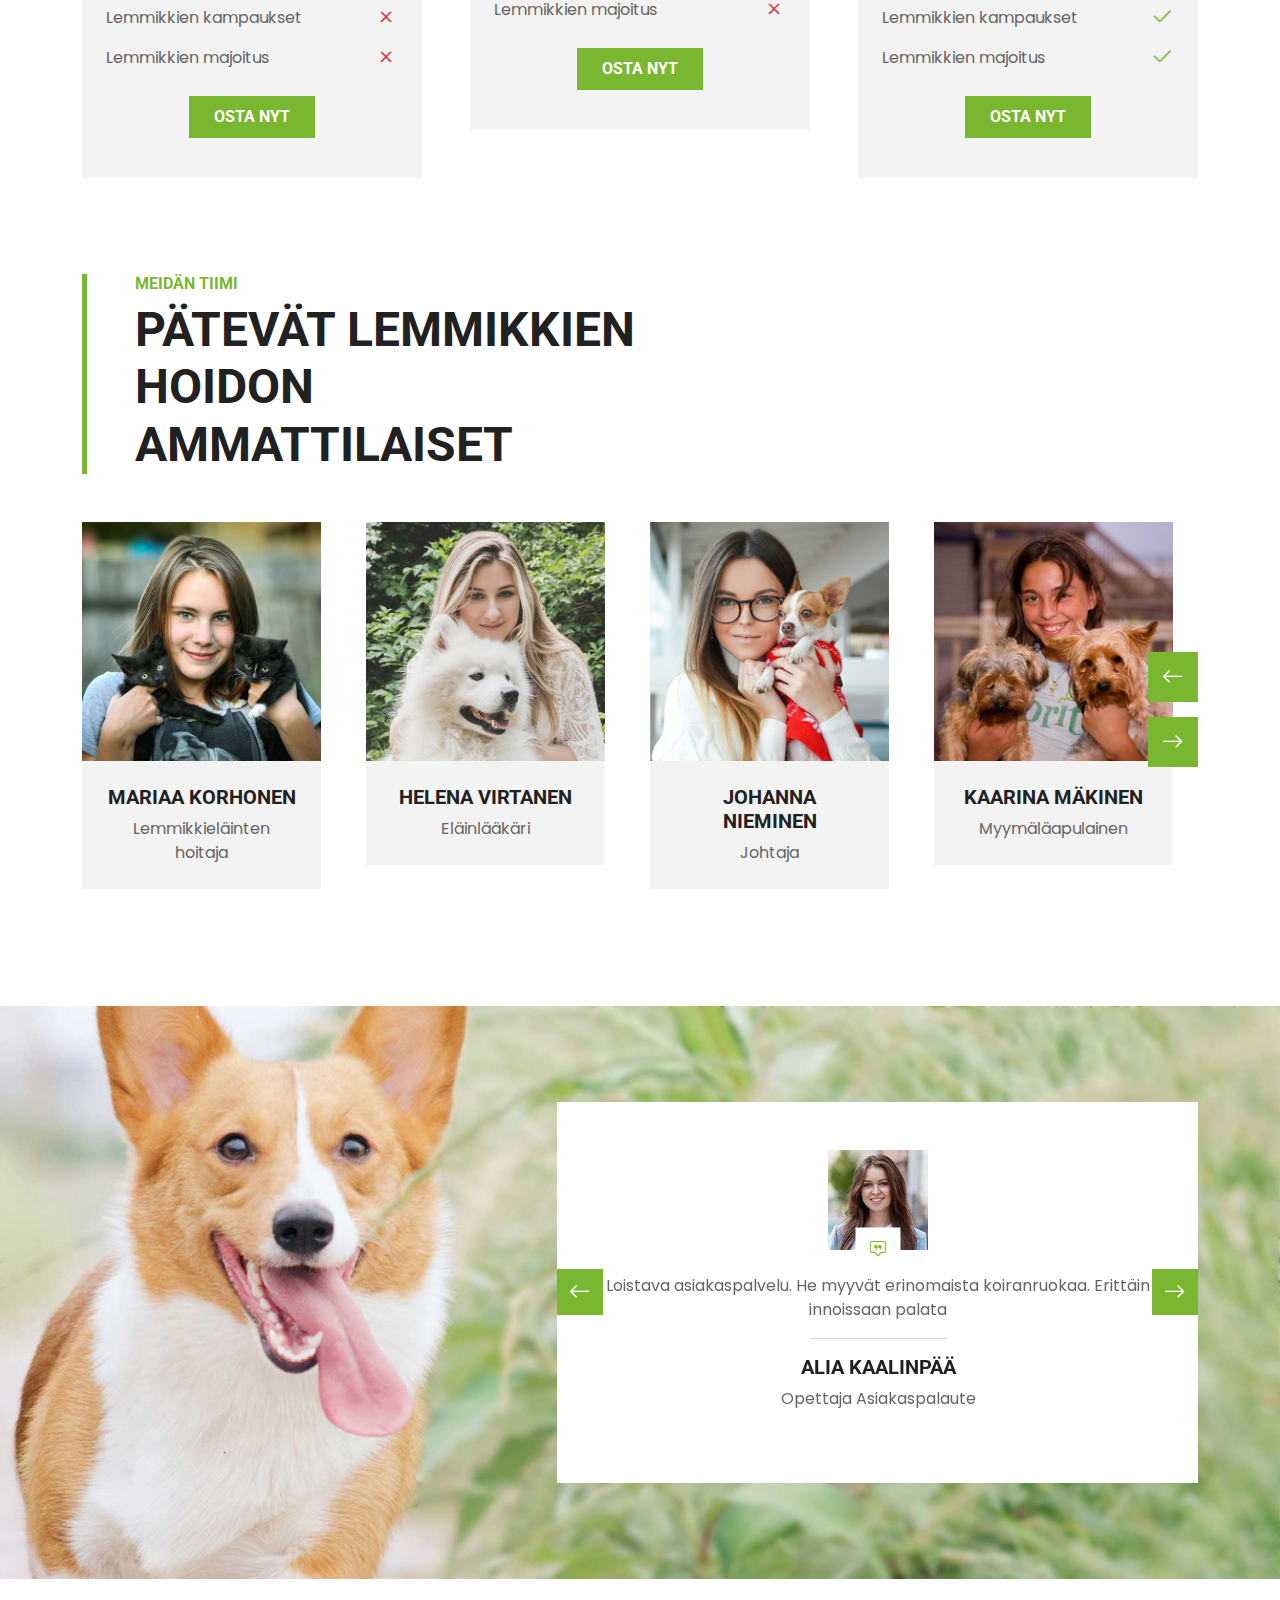
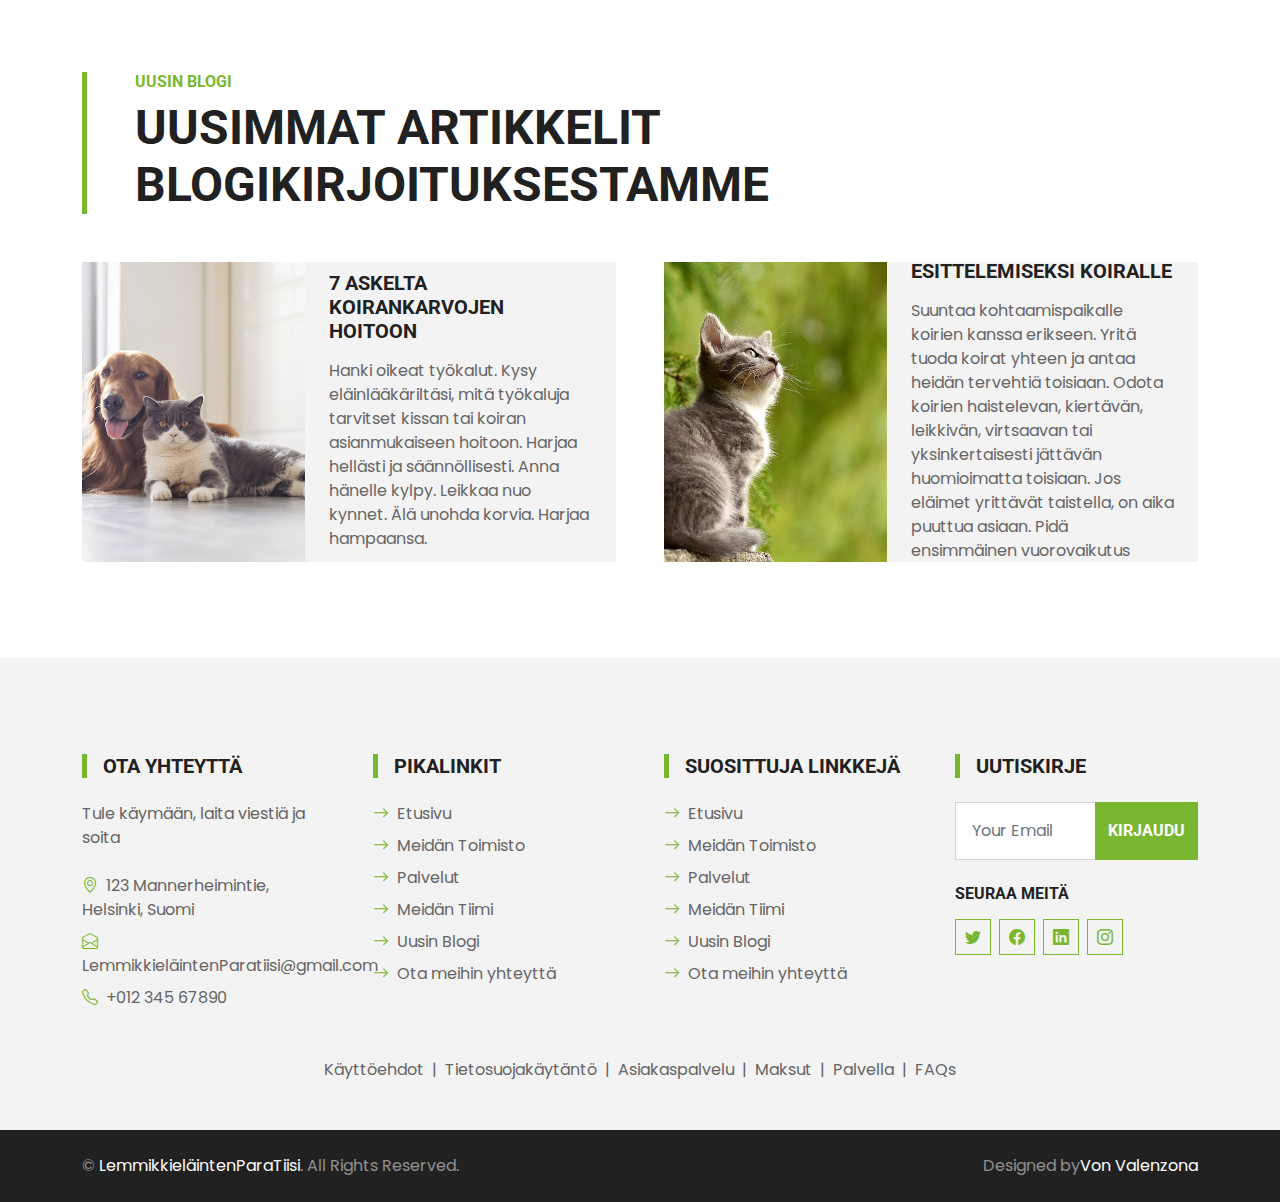
==== commit f82a182b: "PET SHOP" ====
--- a/demo3/index.html
+++ b/demo3/index.html
@@ -1,545 +1,783 @@
 <!DOCTYPE html>
 <html lang="en">
-  <head>
-    <meta charset="UTF-8" />
-    <meta name="viewport" content="width=device-width, initial-scale=1.0" />
-    <meta http-equiv="X-UA-Compatible" content="ie=edge" />
-    <title>Infinite Loop - Bootstrap 4.0 HTML Template</title>
-    <link rel="stylesheet" href="fontawesome-5.5/css/all.min.css" />
-    <link rel="stylesheet" href="slick/slick.css">
-    <link rel="stylesheet" href="slick/slick-theme.css">
-    <link rel="stylesheet" href="magnific-popup/magnific-popup.css">
-    <link rel="stylesheet" href="css/bootstrap.min.css" />
-    <link rel="stylesheet" href="css/tooplate-infinite-loop.css" />
-<!--
-Tooplate 2117 Infinite Loop
-https://www.tooplate.com/view/2117-infinite-loop
--->
-
-  </head>
-  <body>    
-    <!-- Hero section -->
-    <section id="infinite" class="text-white tm-font-big tm-parallax">
-      <!-- Navigation -->
-      <nav class="navbar navbar-expand-md tm-navbar" id="tmNav">              
-        <div class="container">   
-          <div class="tm-next">
-              <a href="#infinite" class="navbar-brand">Infinite Loop</a>
-          </div>             
-            
-          <button class="navbar-toggler" type="button" data-toggle="collapse" data-target="#navbarSupportedContent" aria-controls="navbarSupportedContent" aria-expanded="false" aria-label="Toggle navigation">
-            <i class="fas fa-bars navbar-toggler-icon"></i>
-          </button>
-          <div class="collapse navbar-collapse" id="navbarSupportedContent">
-            <ul class="navbar-nav ml-auto">
-              <li class="nav-item">
-                  <a class="nav-link tm-nav-link" href="#infinite">Home</a>
-              </li>
-              <li class="nav-item">
-                  <a class="nav-link tm-nav-link" href="#whatwedo">What We Do</a>
-              </li>
-              <li class="nav-item">
-                <a class="nav-link tm-nav-link" href="#testimonials">Testimonials</a>
-              </li>
-              <li class="nav-item">
-                  <a class="nav-link tm-nav-link" href="#gallery">Gallery</a>
-              </li>
-              <li class="nav-item">
-                  <a class="nav-link tm-nav-link" href="#contact">Contact</a>
-              </li>                    
-            </ul>
-          </div>        
-        </div>
-      </nav>
-      
-      <div class="text-center tm-hero-text-container">
-        <div class="tm-hero-text-container-inner">
-            <h2 class="tm-hero-title">Infinite Loop</h2>
-            <p class="tm-hero-subtitle">
-              Bootstrap 4.0 Parallax Theme
-              <br>Free HTML Template by TOOPLATE
-            </p>
-        </div>        
-      </div>
-
-      <div class="tm-next tm-intro-next">
-        <a href="#whatwedo" class="text-center tm-down-arrow-link">
-          <i class="fas fa-2x fa-arrow-down tm-down-arrow"></i>
+
+<head>
+    <meta charset="utf-8">
+    <title>Lemmikki Paratiisi Sivu</title>
+    <meta content="width=device-width, initial-scale=1.0" name="viewport">
+    <meta content="Free HTML Templates" name="keywords">
+    <meta content="Free HTML Templates" name="description">
+
+    <!-- Favicon -->
+    <link href="img3.jpg" rel="icon">
+
+    <!-- Google Web Fonts -->
+    <link rel="preconnect" href="https://fonts.gstatic.com">
+    <link href="https://fonts.googleapis.com/css2?family=Poppins&family=Roboto:wght@700&display=swap" rel="stylesheet">  
+
+    <!-- Icon Font Stylesheet -->
+    <link href="https://cdn.jsdelivr.net/npm/bootstrap-icons@1.4.1/font/bootstrap-icons.css" rel="stylesheet">
+    <link href="lib/flaticon/font/flaticon.css" rel="stylesheet">
+
+    <!-- Libraries Stylesheet -->
+    <link href="lib/owlcarousel/assets/owl.carousel.min.css" rel="stylesheet">
+
+    <!-- Customized Bootstrap Stylesheet -->
+    <link href="css/bootstrap.min.css" rel="stylesheet">
+
+    <!-- Template Stylesheet -->
+    <link href="css/style.css" rel="stylesheet">
+</head>
+
+<body>
+    <!-- Topbar Start -->
+    <div class="container-fluid border-bottom d-none d-lg-block">
+        <div class="row gx-0">
+            <div class="col-lg-4 text-center py-2">
+                <div class="d-inline-flex align-items-center">
+                    <i class="bi bi-geo-alt fs-1 text-primary me-3"></i>
+                    <div class="text-start">
+                        <h6 class="text-uppercase mb-1">Meidän Toimisto</h6>
+                        <span>123 Mannerheimintie, Helsinki, Suomi</span>
+                    </div>
+                </div>
+            </div>
+            <div class="col-lg-4 text-center border-start border-end py-2">
+                <div class="d-inline-flex align-items-center">
+                    <i class="bi bi-envelope-open fs-1 text-primary me-3"></i>
+                    <div class="text-start">
+                        <h6 class="text-uppercase mb-1">Lähetä Sähköposti Meille</h6>
+                        <span>LemmikkieläintenParatiisi@gmail.com</span>
+                    </div>
+                </div>
+            </div>
+            <div class="col-lg-4 text-center py-2">
+                <div class="d-inline-flex align-items-center">
+                    <i class="bi bi-phone-vibrate fs-1 text-primary me-3"></i>
+                    <div class="text-start">
+                        <h6 class="text-uppercase mb-1">Soita Meille</h6>
+                        <span>+012 345 6789</span>
+                    </div>
+                </div>
+            </div>
+        </div>
+    </div>
+    <!-- Topbar End -->
+
+
+    <!-- Navbar Start -->
+    <nav class="navbar navbar-expand-lg bg-white navbar-light shadow-sm py-3 py-lg-0 px-3 px-lg-0">
+        <a href="index.html" class="navbar-brand ms-lg-5">
+            <h1 class="m-0 text-uppercase text-dark"><i class="bi bi-shop fs-1 text-primary me-3"></i>Lemmikki Paratiisi</h1>
         </a>
-      </div>      
-    </section>
-
-    <section id="whatwedo" class="tm-section-pad-top">
-      
-      <div class="container">
-
-            <div class="row tm-content-box"><!-- first row -->
-                <div class="col-lg-12 col-xl-12">
-                    <div class="tm-intro-text-container">
-                        <h2 class="tm-text-primary mb-4 tm-section-title">What We Do</h2>
-                        <p class="mb-4 tm-intro-text">
-                          This is Infinite Loop, free Bootstrap 4.0 HTML template with a parallax effect. This layout is what you can modify and use for your websites. Please spread a word to your friends about our website. Thank you for supporting us. If you have any question, you can contact us or chat with us on our <a href="https://fb.com/tooplate">Tooplate Facebook page</a>.</p>
-                    </div>
-                </div>
-
-            </div><!-- first row -->
-            
-            <div class="row tm-content-box"><!-- second row -->
-        		<div class="col-lg-1">
-                    <i class="far fa-3x fa-chart-bar text-center tm-icon"></i>
-                </div>
-                <div class="col-lg-5">
-                    <div class="tm-intro-text-container">
-                        <h2 class="tm-text-primary mb-4">Market Analysis</h2>
-                        <p class="mb-4 tm-intro-text">
-                          Praesent sed pharetra lorem, blandit convallis mi. Aenean ornare elit ac metus lacinia, sed iaculis nibh semper. Pellentesque est urna.</p>
-                    </div>
-                </div>
-                
-                <div class="col-lg-1">
-                    <i class="far fa-3x fa-comment-alt text-center tm-icon"></i>
-                </div>
-                <div class="col-lg-5">
-                    <div class="tm-intro-text-container">
-                        <h2 class="tm-text-primary mb-4">Fast Support</h2>
-                        <p class="mb-4 tm-intro-text">
-                          Credit goes to <a rel="nofollow" href="https://www.pexels.com">Pexels</a> website for all images used in this template. Cras condimentum mi et sapien dignissim luctus.</p>
-                    </div>
-                </div>
-
-            </div><!-- second row -->
-            
-            <div class="row tm-content-box"><!-- third row -->
-        		<div class="col-lg-1">
-                    <i class="fas fa-3x fa-fingerprint text-center tm-icon"></i>
-                </div>
-                <div class="col-lg-5">
-                    <div class="tm-intro-text-container">
-                        <h2 class="tm-text-primary mb-4">Top Security</h2>
-                        <p class="mb-4 tm-intro-text">
-                      You have <strong>no</strong> authority to post this template as a ZIP file on your template collection websites. You can <strong>use</strong> this template for your commercial websites.</p>
-                          
-                          <div class="tm-continue">
-                            <a href="#testimonials" class="tm-intro-text tm-btn-primary">Learn More</a>
-                        </div>
-                    </div>
-                </div>
-                
-                <div class="col-lg-1">
-                    <i class="fas fa-3x fa-users text-center tm-icon"></i>
-                </div>
-                <div class="col-lg-5">
-                    <div class="tm-intro-text-container">
-                      <h2 class="tm-text-primary mb-4">Social Work</h2>
-                        <p class="mb-4 tm-intro-text">
-                      You can change <a href="https://fontawesome.com/icons?d=gallery">Font Awesome icons</a> by either <b><em>fas or far</em></b> in the HTML codes. For Examples:<br>
-                      <em>&lt;i class=&quot;fas fa-users&quot;&gt;&lt;i class=&quot;far fa-chart-bar&quot;&gt;</em> </p>
-                          
-                          <div class="tm-continue">
-                            <a href="#testimonials" class="tm-intro-text tm-btn-primary">Details</a>
-                        </div>
-                    </div>
-                </div>
-
-            </div><!-- third row -->
-
-        </div>
-      
-    </section>
+        <button class="navbar-toggler" type="button" data-bs-toggle="collapse" data-bs-target="#navbarCollapse">
+            <span class="navbar-toggler-icon"></span>
+        </button>
+        <div class="collapse navbar-collapse" id="navbarCollapse">
+            <div class="navbar-nav ms-auto py-0">
+                <a href="index.html" class="nav-item nav-link active">Etusivu</a>
+                <a href="about.html" class="nav-item nav-link">Meidän Toimisto</a>
+                <a href="service.html" class="nav-item nav-link">Palvelut</a>
+                <a href="product.html" class="nav-item nav-link">Tuotteet</a>
+                <div class="nav-item dropdown">
+                    <a href="#" class="nav-link dropdown-toggle" data-bs-toggle="dropdown">Sivut</a>
+                    <div class="dropdown-menu m-0">
+                        <a href="price.html" class="dropdown-item">Hinnoittelusuunnitelma</a>
+                        <a href="team.html" class="dropdown-item">Mediän Tiimi</a>
+                        <a href="testimonial.html" class="dropdown-item">Asiakaspalaute</a>
+                        <a href="blog.html" class="dropdown-item">Blogiruudukko</a>
+                        <a href="detail.html" class="dropdown-item">Blogin tiedot</a>
+                    </div>
+                </div>
+                <a href="contact.html" class="nav-item nav-link nav-contact bg-primary text-white px-5 ms-lg-5">Ottaa yhteyttä<i class="bi bi-arrow-right"></i></a>
+            </div>
+        </div>
+    </nav>
+    <!-- Navbar End -->
+
+
+    <!-- Hero Start -->
+    <div class="container-fluid bg-primary py-5 mb-5 hero-header">
+        <div class="container py-5">
+            <div class="row justify-content-start">
+                <div class="col-lg-8 text-center text-lg-start">
+                    <h1 class="display-1 text-uppercase text-dark mb-lg-4">Lemmikki Paratiisi</h1>
+                    <h1 class="text-uppercase text-white mb-lg-4">Tee lemmikistäsi onnellisia</h1>
+                    <p class="fs-4 text-white mb-lg-4"> Olemme eläinkauppa, joka huolehtii kaikesta lemmikkisi tarvitsemasta</p>
+                    <div class="d-flex align-items-center justify-content-center justify-content-lg-start pt-5">
+                        <a href="" class="btn btn-outline-light border-2 py-md-3 px-md-5 me-5">Lue Lisää</a>
+                        <button type="button" class="btn-play" data-bs-toggle="modal"
+                            data-src="https://www.youtube.com/embed/DWRcNpR6Kdc" data-bs-target="#videoModal">
+                            <span></span>
+                        </button>
+                        <h5 class="font-weight-normal text-white m-0 ms-4 d-none d-sm-block">Toista Video</h5>
+                    </div>
+                </div>
+            </div>
+        </div>
+    </div>
+    <!-- Hero End -->
+
+
+    <!-- Video Modal Start -->
+    <div class="modal fade" id="videoModal" tabindex="-1" aria-labelledby="exampleModalLabel" aria-hidden="true">
+        <div class="modal-dialog">
+            <div class="modal-content rounded-0">
+                <div class="modal-header">
+                    <h5 class="modal-title" id="exampleModalLabel">Youtube Video</h5>
+                    <button type="button" class="btn-close" data-bs-dismiss="modal" aria-label="Close"></button>
+                </div>
+                <div class="modal-body">
+                    <!-- 16:9 aspect ratio -->
+                    <div class="ratio ratio-16x9">
+                        <iframe class="embed-responsive-item" src="" id="video" allowfullscreen allowscriptaccess="always"
+                            allow="autoplay"></iframe>
+                    </div>
+                </div>
+            </div>
+        </div>
+    </div>
+    <!-- Video Modal End -->
+
+
+    <!-- About Start -->
+    <div class="container-fluid py-5">
+        <div class="container">
+            <div class="row gx-5">
+                <div class="col-lg-5 mb-5 mb-lg-0" style="min-height: 500px;">
+                    <div class="position-relative h-100">
+                        <img class="position-absolute w-100 h-100 rounded" src="kuva2.jpg" style="object-fit: cover;">
+                    </div>
+                </div>
+                <div class="col-lg-7">
+                    <div class="border-start border-5 border-primary ps-5 mb-5">
+                        <h6 class="text-primary text-uppercase">Meidä Toimisto</h6>
+                        <h1 class="display-5 text-uppercase mb-0">Pidämme lemmikkisi onnellisina koko ajan</h1>
+                    </div>
+                    <h4 class="text-body mb-4"> </h4>
+                    <div class="bg-light p-4">
+                        <ul class="nav nav-pills justify-content-between mb-3" id="pills-tab" role="tablist">
+                            <li class="nav-item w-50" role="presentation">
+                                <button class="nav-link text-uppercase w-100 active" id="pills-1-tab" data-bs-toggle="pill"
+                                    data-bs-target="#pills-1" type="button" role="tab" aria-controls="pills-1"
+                                    aria-selected="true">Tehtävämme</button>
+                            </li>
+                            <li class="nav-item w-50" role="presentation">
+                                <button class="nav-link text-uppercase w-100" id="pills-2-tab" data-bs-toggle="pill"
+                                    data-bs-target="#pills-2" type="button" role="tab" aria-controls="pills-2"
+                                    aria-selected="false">Näkemyksemme</button>
+                            </li>
+                        </ul>
+                        <div class="tab-content" id="pills-tabContent">
+                            <div class="tab-pane fade show active" id="pills-1" role="tabpanel" aria-labelledby="pills-1-tab">
+                                <p class="mb-0">Huolehdimme lemmikkisi hoidosta, koulutuksesta, ruokavaliosta, hoidosta, liikunnasta, kampauksesta ja majoituksesta.
+                                                Varmistamme, että lemmikkisi saavat vain parasta mahdollista palvelua
+                                </p>
+                            </div>
+                            <div class="tab-pane fade" id="pills-2" role="tabpanel" aria-labelledby="pills-2-tab">
+                                <p class="mb-0">Haluamme palveluidemme avulla lemmikkillesi parasta.
+                                                Haluamme nähdä lemmikkisi onnellisina, terveinä ja kauniina elävän elämänsä parasta
+                                </p>
+                            </div>
+                        </div>
+                    </div>
+                </div>
+            </div>
+        </div>
+    </div>
+    <!-- About End -->
     
-    <section id="testimonials" class="tm-section-pad-top tm-parallax-2">      
-      <div class="container tm-testimonials-content">
-        <div class="row">
-          <div class="col-lg-12 tm-content-box">
-            <h2 class="text-white text-center mb-4 tm-section-title">Testimonials</h2>
-            <p class="mx-auto tm-section-desc text-center">
-                Nulla dictum sem non eros euismod, eu placerat tortor lobortis. Suspendisse id velit eu libero pellentesque interdum. Etiam quis congue eros.
-              </p>
-            <div class="mx-auto tm-gallery-container tm-gallery-container-2">
-              <div class="tm-testimonials-carousel">
-                <figure class="tm-testimonial-item">
-                  <img src="img/testimonial-img-01.jpg" alt="Image" class="img-fluid mx-auto">
-                  <blockquote>This background image includes a semi-transparent overlay layer. This section also has a parallax image effect.</blockquote>
-                  <figcaption>Catherine Win (Designer)</figcaption>
-                </figure>
-
-                <figure class="tm-testimonial-item">
-                  <img src="img/testimonial-img-02.jpg" alt="Image" class="img-fluid mx-auto">
-                  <blockquote>Testimonial section comes with carousel items. You can use Infinite Loop HTML CSS template for your websites.</blockquote>
-                  <figcaption>Dual Rocker (CEO)</figcaption>
-                </figure>
-
-                <figure class="tm-testimonial-item">
-                  <img src="img/testimonial-img-03.jpg" alt="Image" class="img-fluid mx-auto">
-                  <blockquote>Nulla finibus ligula nec tortor convallis tincidunt. Interdum et malesuada fames ac ante ipsum primis in faucibus.</blockquote>
-                  <figcaption>Sandar Soft (Marketing)</figcaption>
-                </figure>
-
-                <figure class="tm-testimonial-item">
-                  <img src="img/testimonial-img-04.jpg" alt="Image" class="img-fluid mx-auto">
-                  <blockquote>Curabitur rutrum pharetra lobortis. Pellentesque vehicula, velit quis eleifend fermentum, erat arcu aliquet neque.</blockquote>
-                  <figcaption>Oliva Htoo (Designer)</figcaption>
-                </figure>
-
-                <figure class="tm-testimonial-item">
-                  <img src="img/testimonial-img-02.jpg" alt="Image" class="img-fluid mx-auto">
-                  <blockquote>Integer sit amet risus et erat imperdiet finibus. Nam lacus nunc, vulputate id ex eget, euismod auctor augue.</blockquote>
-                  <figcaption>Jacob Joker (CTO)</figcaption>
-                </figure>
-              </div>
-            </div>
-          </div>
-        </div>
-      </div>
-      <div class="tm-bg-overlay"></div>
-    </section>
+
+    <!-- Palvelut Start -->
+    <div class="container-fluid py-5">
+        <div class="container">
+            <div class="border-start border-5 border-primary ps-5 mb-5" style="max-width: 600px;">
+                <h6 class="text-primary text-uppercase">Palvelut</h6>
+                <h1 class="display-5 text-uppercase mb-0">Erinomaiset lemmikkihoitopalvelumme</h1>
+            </div>
+            <div class="row g-5">
+                <div class="col-md-6">
+                    <div class="service-item bg-light d-flex p-4">
+                        <i class="flaticon-house display-1 text-primary me-4"></i>
+                        <div>
+                            <h5 class="text-uppercase mb-3">Lemmikkien majoitus</h5>
+                            <p>Voit antaa meidän hoitaa lemmikkisi, kun olet poissa töistä, lomasta tai milloin haluat</p>
+                            <a class="text-primary text-uppercase" href="">Lue Lisää<i class="bi bi-chevron-right"></i></a>
+                        </div>
+                    </div>
+                </div>
+                <div class="col-md-6">
+                    <div class="service-item bg-light d-flex p-4">
+                        <i class="flaticon-food display-1 text-primary me-4"></i>
+                        <div>
+                            <h5 class="text-uppercase mb-3">Lemmikkieläinten ruokinta</h5>
+                            <p>Millaista ruokaa lemmikkisi tarvitsee ja ruokavaliot</p>
+                            <a class="text-primary text-uppercase" href="">Lue Lisää<i class="bi bi-chevron-right"></i></a>
+                        </div>
+                    </div>
+                </div>
+                <div class="col-md-6">
+                    <div class="service-item bg-light d-flex p-4">
+                        <i class="flaticon-grooming display-1 text-primary me-4"></i>
+                        <div>
+                            <h5 class="text-uppercase mb-3">Lemmikkieläinten hoito</h5>
+                            <p>Lemmikkieläinten hoito, hiustenleikkaus ja tyylit</p>
+                            <a class="text-primary text-uppercase" href="">Lue Lisää<i class="bi bi-chevron-right"></i></a>
+                        </div>
+                    </div>
+                </div>
+                <div class="col-md-6">
+                    <div class="service-item bg-light d-flex p-4">
+                        <i class="flaticon-cat display-1 text-primary me-4"></i>
+                        <div>
+                            <h5 class="text-uppercase mb-3">Lemmikkieläinten koulutus</h5>
+                            <p>Koulutus lemmikeille ja peruskomentojen opettaminen.</p>
+                            <a class="text-primary text-uppercase" href="">Lue Lisää<i class="bi bi-chevron-right"></i></a>
+                        </div>
+                    </div>
+                </div>
+                <div class="col-md-6">
+                    <div class="service-item bg-light d-flex p-4">
+                        <i class="flaticon-dog display-1 text-primary me-4"></i>
+                        <div>
+                            <h5 class="text-uppercase mb-3">Lemmikkiliikunta</h5>
+                            <p>Treenaa lemmikkieläimille terveen vartalon ja sairauksien välttämiseksi</p>
+                            <a class="text-primary text-uppercase" href="">Lue Lisää<i class="bi bi-chevron-right"></i></a>
+                        </div>
+                    </div>
+                </div>
+                <div class="col-md-6">
+                    <div class="service-item bg-light d-flex p-4">
+                        <i class="flaticon-vaccine display-1 text-primary me-4"></i>
+                        <div>
+                            <h5 class="text-uppercase mb-3">Lemmikkieläinten hoito</h5>
+                            <p>Lääkkeet ja rokotteet lemmikkieläimille. Hoitopalvelu.</p>
+                            <a class="text-primary text-uppercase" href="">Lue Lisää<i class="bi bi-chevron-right"></i></a>
+                        </div>
+                    </div>
+                </div>
+            </div>
+        </div>
+    </div>
+    <!-- Services End -->
+
+
+    <!-- Products Start -->
+    <div class="container-fluid py-5">
+        <div class="container">
+            <div class="border-start border-5 border-primary ps-5 mb-5" style="max-width: 600px;">
+                <h6 class="text-primary text-uppercase">Tuotteet</h6>
+                <h1 class="display-5 text-uppercase mb-0">Tuotteet parhaille ystävillesi</h1>
+            </div>
+            <div class="owl-carousel product-carousel">
+                <div class="pb-5">
+                    <div class="product-item position-relative bg-light d-flex flex-column text-center">
+                        <img class="img-fluid mb-4" src="birdfood.jpg" alt="">
+                        <h6 class="text-uppercase">Laadukasta linturuokaa</h6>
+                        <h5 class="text-primary mb-0">€31.99</h5>
+                        <div class="btn-action d-flex justify-content-center">
+                            <a class="btn btn-primary py-2 px-3" href=""><i class="bi bi-cart"></i></a>
+                            <a class="btn btn-primary py-2 px-3" href=""><i class="bi bi-eye"></i></a>
+                        </div>
+                    </div>
+                </div>
+                <div class="pb-5">
+                    <div class="product-item position-relative bg-light d-flex flex-column text-center">
+                        <img class="img-fluid mb-4" src="Catfood.webp" alt="">
+                        <h6 class="text-uppercase">Laadukas kissanruoka</h6>
+                        <h5 class="text-primary mb-0">€5.00</h5>
+                        <div class="btn-action d-flex justify-content-center">
+                            <a class="btn btn-primary py-2 px-3" href=""><i class="bi bi-cart"></i></a>
+                            <a class="btn btn-primary py-2 px-3" href=""><i class="bi bi-eye"></i></a>
+                        </div>
+                    </div>
+                </div>
+                <div class="pb-5">
+                    <div class="product-item position-relative bg-light d-flex flex-column text-center">
+                        <img class="img-fluid mb-4" src="dogfood1.webp" alt="">
+                        <h6 class="text-uppercase">Laadukas koiranruoka aikuinen</h6>
+                        <h5 class="text-primary mb-0">€55.99</h5>
+                        <div class="btn-action d-flex justify-content-center">
+                            <a class="btn btn-primary py-2 px-3" href=""><i class="bi bi-cart"></i></a>
+                            <a class="btn btn-primary py-2 px-3" href=""><i class="bi bi-eye"></i></a>
+                        </div>
+                    </div>
+                </div>
+                <div class="pb-5">
+                    <div class="product-item position-relative bg-light d-flex flex-column text-center">
+                        <img class="img-fluid mb-4" src="dogfood2.webp" alt="">
+                        <h6 class="text-uppercase">Laadukas koiranruoka</h6>
+                        <h5 class="text-primary mb-0">€59.99</h5>
+                        <div class="btn-action d-flex justify-content-center">
+                            <a class="btn btn-primary py-2 px-3" href=""><i class="bi bi-cart"></i></a>
+                            <a class="btn btn-primary py-2 px-3" href=""><i class="bi bi-eye"></i></a>
+                        </div>
+                    </div>
+                </div>
+                <div class="pb-5">
+                    <div class="product-item position-relative bg-light d-flex flex-column text-center">
+                        <img class="img-fluid mb-4" src="hamsterfood.webp" alt="">
+                        <h6 class="text-uppercase">Laadukasta hamsterinruokaa</h6>
+                        <h5 class="text-primary mb-0">€16.99</h5>
+                        <div class="btn-action d-flex justify-content-center">
+                            <a class="btn btn-primary py-2 px-3" href=""><i class="bi bi-cart"></i></a>
+                            <a class="btn btn-primary py-2 px-3" href=""><i class="bi bi-eye"></i></a>
+                        </div>
+                    </div>
+                </div>
+            </div>
+        </div>
+    </div>
+    <!-- Products End -->
+
+
+    <!-- Offer Start -->
+    <div class="container-fluid bg-offer my-5 py-5">
+        <div class="container py-5">
+            <div class="row gx-5 justify-content-start">
+                <div class="col-lg-7">
+                    <div class="border-start border-5 border-dark ps-5 mb-5">
+                        <h6 class="text-dark text-uppercase">Erikoistarjous</h6>
+                        <h1 class="display-5 text-uppercase text-white mb-0">Säästä 50% kaikista tuotteista ensimmäisestä tilauksestasi</h1>
+                    </div>
+                    <p class="text-white mb-4">Niputtaa tarjouksia, jotka sisältävät ruokaa, lääkkeitä, rokotteita ja leluja</p>
+                    <a href="" class="btn btn-light py-md-3 px-md-5 me-3">Osta Nyt</a>
+                    <a href="" class="btn btn-outline-light py-md-3 px-md-5">Lue Lisää</a>
+                </div>
+            </div>
+        </div>
+    </div>
+    <!-- Offer End -->
+
+
+    <!-- Pricing Plan Start -->
+    <div class="container-fluid py-5">
+        <div class="container">
+            <div class="border-start border-5 border-primary ps-5 mb-5" style="max-width: 600px;">
+                <h6 class="text-primary text-uppercase">Hinnoittelusuunnitelma</h6>
+                <h1 class="display-5 text-uppercase mb-0">Lemmikkipalveluiden kilpailukykyiset hinnat</h1>
+            </div>
+            <div class="row g-5">
+                <div class="col-lg-4">
+                    <div class="bg-light text-center pt-5 mt-lg-5">
+                        <h2 class="text-uppercase">Perus</h2>
+                        <h6 class="text-body mb-5">Hyvä Valinta</h6>
+                        <div class="text-center bg-primary p-4 mb-2">
+                            <h1 class="display-4 text-white mb-0">
+                                <small class="align-top"
+                                    style="font-size: 22px; line-height: 45px;">€</small>39<small
+                                    class="align-bottom" style="font-size: 16px; line-height: 40px;">/
+                                    Kk</small>
+                            </h1>
+                        </div>
+                        <div class="text-center p-4">
+                            <div class="d-flex align-items-center justify-content-between mb-1">
+                                <span>Lemmikkieläinten ruokinta</span>
+                                <i class="bi bi-check2 fs-4 text-primary"></i>
+                            </div>
+                            <div class="d-flex align-items-center justify-content-between mb-1">
+                                <span>Lemmikkiliikunta</span>
+                                <i class="bi bi-check2 fs-4 text-primary"></i>
+                            </div>
+                            <div class="d-flex align-items-center justify-content-between mb-1">
+                                <span>Lemmikkieläinten koulutus</span>
+                                <i class="bi bi-check2 fs-4 text-primary"></i>
+                            </div>
+                            <div class="d-flex align-items-center justify-content-between mb-1">
+                                <span>Lemmikkieläinten hoito</span>
+                                <i class="bi bi-x fs-4 text-danger"></i>
+                            </div>
+                            <div class="d-flex align-items-center justify-content-between mb-1">
+                                <span>Lemmikkien kampaukset</span>
+                                <i class="bi bi-x fs-4 text-danger"></i>
+                            </div>
+                            <div class="d-flex align-items-center justify-content-between mb-1">
+                                <span>Lemmikkien majoitus</span>
+                                <i class="bi bi-x fs-4 text-danger"></i>
+                            </div>
+                            <a href="" class="btn btn-primary text-uppercase py-2 px-4 my-3">Osta Nyt
+                            </a>
+                        </div>
+                    </div>
+                </div>
+                <div class="col-lg-4">
+                    <div class="bg-light text-center pt-5">
+                        <h2 class="text-uppercase">Vakio</h2>
+                        <h6 class="text-body mb-5">Paras myyjä</h6>
+                        <div class="text-center bg-dark p-4 mb-2">
+                            <h1 class="display-4 text-white mb-0">
+                                <small class="align-top"
+                                    style="font-size: 22px; line-height: 45px;">€</small>49<small
+                                    class="align-bottom" style="font-size: 16px; line-height: 40px;">/
+                                    Kk</small>
+                            </h1>
+                        </div>
+                        <div class="text-center p-4">
+                            <div class="d-flex align-items-center justify-content-between mb-1">
+                                <span>Lemmikkieläinten ruokinta</span>
+                                <i class="bi bi-check2 fs-4 text-primary"></i>
+                            </div>
+                            <div class="d-flex align-items-center justify-content-between mb-1">
+                                <span>Lemmikkiliikunta</span>
+                                <i class="bi bi-check2 fs-4 text-primary"></i>
+                            </div>
+                            <div class="d-flex align-items-center justify-content-between mb-1">
+                                <span>Lemmikkieläinten koulutus</span>
+                                <i class="bi bi-check2 fs-4 text-primary"></i>
+                            </div>
+                            <div class="d-flex align-items-center justify-content-between mb-1">
+                                <span>Lemmikkieläinten hoito</span>
+                                <i class="bi bi-x fs-4 text-danger"></i>
+                            </div>
+                            <div class="d-flex align-items-center justify-content-between mb-1">
+                                <span>Lemmikkien kampaukset</span>
+                                <i class="bi bi-check2 fs-4 text-primary"></i>
+                            </div>
+                            <div class="d-flex align-items-center justify-content-between mb-1">
+                                <span>Lemmikkien majoitus</span>
+                                <i class="bi bi-x fs-4 text-danger"></i>
+                            </div>
+                            <a href="" class="btn btn-primary text-uppercase py-2 px-4 my-3">Osta Nyt</a>
+                        </div>
+                    </div>
+                </div>
+                <div class="col-lg-4">
+                    <div class="bg-light text-center pt-5 mt-lg-5">
+                        <h2 class="text-uppercase">Laajennettu</h2>
+                        <h6 class="text-body mb-5">Paras Valinta</h6>
+                        <div class="text-center bg-primary p-4 mb-2">
+                            <h1 class="display-4 text-white mb-0">
+                                <small class="align-top"
+                                    style="font-size: 22px; line-height: 45px;">€</small>59<small
+                                    class="align-bottom" style="font-size: 16px; line-height: 40px;">/
+                                    Kk</small>
+                            </h1>
+                        </div>
+                        <div class="text-center p-4">
+                            <div class="d-flex align-items-center justify-content-between mb-1">
+                                <span>Lemmikkieläinten ruokinta</span>
+                                <i class="bi bi-check2 fs-4 text-primary"></i>
+                            </div>
+                            <div class="d-flex align-items-center justify-content-between mb-1">
+                                <span>Lemmikkiliikunta</span>
+                                <i class="bi bi-check2 fs-4 text-primary"></i>
+                            </div>
+                            <div class="d-flex align-items-center justify-content-between mb-1">
+                                <span>Lemmikkieläinten koulutus</span>
+                                <i class="bi bi-check2 fs-4 text-primary"></i>
+                            </div>
+                            <div class="d-flex align-items-center justify-content-between mb-1">
+                                <span>Lemmikkieläinten hoito</span>
+                                <i class="bi bi-check2 fs-4 text-primary"></i>
+                            </div>
+                            <div class="d-flex align-items-center justify-content-between mb-1">
+                                <span>Lemmikkien kampaukset</span>
+                                <i class="bi bi-check2 fs-4 text-primary"></i>
+                            </div>
+                            <div class="d-flex align-items-center justify-content-between mb-1">
+                                <span>Lemmikkien majoitus</span>
+                                <i class="bi bi-check2 fs-4 text-primary"></i>
+                            </div>
+                            <a href="" class="btn btn-primary text-uppercase py-2 px-4 my-3">Osta Nyt</a>
+                        </div>
+                    </div>
+                </div>
+            </div>
+        </div>
+    </div>
+    <!-- Pricing Plan End -->
+
+
+    <!-- Team Start -->
+    <div class="container-fluid py-5">
+        <div class="container">
+            <div class="border-start border-5 border-primary ps-5 mb-5" style="max-width: 600px;">
+                <h6 class="text-primary text-uppercase">Meidän Tiimi</h6>
+                <h1 class="display-5 text-uppercase mb-0">Pätevät lemmikkien hoidon ammattilaiset</h1>
+            </div>
+            <div class="owl-carousel team-carousel position-relative" style="padding-right: 25px;">
+                <div class="team-item">
+                    <div class="position-relative overflow-hidden">
+                        <img class="img-fluid w-100" src="img/team-1.jpg" alt="">
+                        <div class="team-overlay">
+                            <div class="d-flex align-items-center justify-content-start">
+                                <a class="btn btn-light btn-square mx-1" href="#"><i class="bi bi-twitter"></i></a>
+                                <a class="btn btn-light btn-square mx-1" href="#"><i class="bi bi-facebook"></i></a>
+                                <a class="btn btn-light btn-square mx-1" href="#"><i class="bi bi-linkedin"></i></a>
+                            </div>
+                        </div>
+                    </div>
+                    <div class="bg-light text-center p-4">
+                        <h5 class="text-uppercase">Mariaa Korhonen</h5>
+                        <p class="m-0">Lemmikkieläinten hoitaja</p>
+                    </div>
+                </div>
+                <div class="team-item">
+                    <div class="position-relative overflow-hidden">
+                        <img class="img-fluid w-100" src="img/team-2.jpg" alt="">
+                        <div class="team-overlay">
+                            <div class="d-flex align-items-center justify-content-start">
+                                <a class="btn btn-light btn-square mx-1" href="#"><i class="bi bi-twitter"></i></a>
+                                <a class="btn btn-light btn-square mx-1" href="#"><i class="bi bi-facebook"></i></a>
+                                <a class="btn btn-light btn-square mx-1" href="#"><i class="bi bi-linkedin"></i></a>
+                            </div>
+                        </div>
+                    </div>
+                    <div class="bg-light text-center p-4">
+                        <h5 class="text-uppercase">Helena Virtanen</h5>
+                        <p class="m-0">Eläinlääkäri</p>
+                    </div>
+                </div>
+                <div class="team-item">
+                    <div class="position-relative overflow-hidden">
+                        <img class="img-fluid w-100" src="img/team-3.jpg" alt="">
+                        <div class="team-overlay">
+                            <div class="d-flex align-items-center justify-content-start">
+                                <a class="btn btn-light btn-square mx-1" href="#"><i class="bi bi-twitter"></i></a>
+                                <a class="btn btn-light btn-square mx-1" href="#"><i class="bi bi-facebook"></i></a>
+                                <a class="btn btn-light btn-square mx-1" href="#"><i class="bi bi-linkedin"></i></a>
+                            </div>
+                        </div>
+                    </div>
+                    <div class="bg-light text-center p-4">
+                        <h5 class="text-uppercase">Johanna Nieminen</h5>
+                        <p class="m-0">Johtaja</p>
+                    </div>
+                </div>
+                <div class="team-item">
+                    <div class="position-relative overflow-hidden">
+                        <img class="img-fluid w-100" src="img/team-4.jpg" alt="">
+                        <div class="team-overlay">
+                            <div class="d-flex align-items-center justify-content-start">
+                                <a class="btn btn-light btn-square mx-1" href="#"><i class="bi bi-twitter"></i></a>
+                                <a class="btn btn-light btn-square mx-1" href="#"><i class="bi bi-facebook"></i></a>
+                                <a class="btn btn-light btn-square mx-1" href="#"><i class="bi bi-linkedin"></i></a>
+                            </div>
+                        </div>
+                    </div>
+                    <div class="bg-light text-center p-4">
+                        <h5 class="text-uppercase">Kaarina Mäkinen</h5>
+                        <p class="m-0">Myymäläapulainen</p>
+                    </div>
+                </div>
+                <div class="team-item">
+                    <div class="position-relative overflow-hidden">
+                        <img class="img-fluid w-100" src="img/team-5.jpg" alt="">
+                        <div class="team-overlay">
+                            <div class="d-flex align-items-center justify-content-start">
+                                <a class="btn btn-light btn-square mx-1" href="#"><i class="bi bi-twitter"></i></a>
+                                <a class="btn btn-light btn-square mx-1" href="#"><i class="bi bi-facebook"></i></a>
+                                <a class="btn btn-light btn-square mx-1" href="#"><i class="bi bi-linkedin"></i></a>
+                            </div>
+                        </div>
+                    </div>
+                    <div class="bg-light text-center p-4">
+                        <h5 class="text-uppercase">Kristiina Koskinen</h5>
+                        <p class="m-0">Lemmikkieläinten kampaaja</p>
+                    </div>
+                </div>
+            </div>
+        </div>
+    </div>
+    <!-- Team End -->
+
+
+    <!-- Testimonial Start -->
+    <div class="container-fluid bg-testimonial py-5" style="margin: 45px 0;">
+        <div class="container py-5">
+            <div class="row justify-content-end">
+                <div class="col-lg-7">
+                    <div class="owl-carousel testimonial-carousel bg-white p-5">
+                        <div class="testimonial-item text-center">
+                            <div class="position-relative mb-4">
+                                <img class="img-fluid mx-auto" src="img/testimonial-1.jpg" alt="">
+                                <div class="position-absolute top-100 start-50 translate-middle d-flex align-items-center justify-content-center bg-white" style="width: 45px; height: 45px;">
+                                    <i class="bi bi-chat-square-quote text-primary"></i>
+                                </div>
+                            </div>
+                            <p>Loistava asiakaspalvelu. He myyvät erinomaista koiranruokaa. Erittäin innoissaan palata</p>
+                            <hr class="w-25 mx-auto">
+                            <h5 class="text-uppercase">Alia Kaalinpää</h5>
+                            <span>Opettaja</span>
+                            <span>Asiakaspalaute</span>
+                        </div>
+                        <div class="testimonial-item text-center">
+                            <div class="position-relative mb-4">
+                                <img class="img-fluid mx-auto" src="img/testimonial-2.jpg" alt="">
+                                <div class="position-absolute top-100 start-50 translate-middle d-flex align-items-center justify-content-center bg-white" style="width: 45px; height: 45px;">
+                                    <i class="bi bi-chat-square-quote text-primary"></i>
+                                </div>
+                            </div>
+                            <p>Paras paikka mennä! omistajat todella välittävät sinusta ja lemmikistäsi. Ne ovat ihania! Koirani haluaa käydä luona joka kerta kun kävelemme ohi</p>
+                            <hr class="w-25 mx-auto">
+                            <h5 class="text-uppercase">Ben Smith</h5>
+                            <span>Sähköasentaja</span>
+                            <span>Asiakaspalaute</span>
+                        </div>
+                    </div>
+                </div>
+            </div>
+        </div>
+    </div>
+    <!-- Testimonial End -->
+
+
+    <!-- Blog Start -->
+    <div class="container-fluid py-5">
+        <div class="container">
+            <div class="border-start border-5 border-primary ps-5 mb-5" style="max-width: 600px;">
+                <h6 class="text-primary text-uppercase">Uusin blogi</h6>
+                <h1 class="display-5 text-uppercase mb-0">Uusimmat artikkelit blogikirjoituksestamme</h1>
+            </div>
+            <div class="row g-5">
+                <div class="col-lg-6">
+                    <div class="blog-item">
+                        <div class="row g-0 bg-light overflow-hidden">
+                            <div class="col-12 col-sm-5 h-100">
+                                <img class="img-fluid h-100" src="img2.jpg" style="object-fit: cover;">
+                            </div>
+                            <div class="col-12 col-sm-7 h-100 d-flex flex-column justify-content-center">
+                                <div class="p-4">
+                                    <div class="d-flex mb-3">
+                                        <small class="me-3"><i class="bi bi-bookmarks me-2"></i>Uuta</small>
+                                        <small><i class="bi bi-calendar-date me-2"></i>14 hel, 2023</small>
+                                    </div>
+                                    <h5 class="text-uppercase mb-3">7 askelta koirankarvojen hoitoon</h5>
+                                    <p>Hanki oikeat työkalut. Kysy eläinlääkäriltäsi, mitä työkaluja tarvitset kissan tai koiran asianmukaiseen hoitoon. 
+                                        Harjaa hellästi ja säännöllisesti. 
+                                        Anna hänelle kylpy. 
+                                        Leikkaa nuo kynnet. 
+                                        Älä unohda korvia. 
+                                        Harjaa hampaansa.</p>
+                                    <a class="text-primary text-uppercase" href="">Lue Lisää<i class="bi bi-chevron-right"></i></a>
+                                </div>
+                            </div>
+                        </div>
+                    </div>
+                </div>
+                <div class="col-lg-6">
+                    <div class="blog-item">
+                        <div class="row g-0 bg-light overflow-hidden">
+                            <div class="col-12 col-sm-5 h-100">
+                                <img class="img-fluid h-100" src="img1.jpg" style="object-fit: cover;">
+                            </div>
+                            <div class="col-12 col-sm-7 h-100 d-flex flex-column justify-content-center">
+                                <div class="p-4">
+                                    <div class="d-flex mb-3">
+                                        <small class="me-3"><i class="bi bi-bookmarks me-2"></i>Uuta</small>
+                                        <small><i class="bi bi-calendar-date me-2"></i>14 hel, 2023</small>
+                                    </div>
+                                    <h5 class="text-uppercase mb-3">Vaiheet uuden lemmikin esittelemiseksi koiralle</h5>
+                                    <p>Suuntaa kohtaamispaikalle koirien kanssa erikseen.
+                                        Yritä tuoda koirat yhteen ja antaa heidän tervehtiä toisiaan.
+                                        Odota koirien haistelevan, kiertävän, leikkivän, virtsaavan tai yksinkertaisesti jättävän huomioimatta toisiaan.
+                                        Jos eläimet yrittävät taistella, on aika puuttua asiaan.
+                                        Pidä ensimmäinen vuorovaikutus lyhyenä.</p>
+                                    <a class="text-primary text-uppercase" href="">Lue Lisää<i class="bi bi-chevron-right"></i></a>
+                                </div>
+                            </div>
+                        </div>
+                    </div>
+                </div>
+            </div>
+        </div>
+    </div>
+    <!-- Blog End -->
     
-    <section id="gallery" class="tm-section-pad-top">
-      <div class="container tm-container-gallery">
-        <div class="row">
-          <div class="text-center col-12">
-              <h2 class="tm-text-primary tm-section-title mb-4">Gallery</h2>
-              <p class="mx-auto tm-section-desc">
-                Praesent sed pharetra lorem, blandit convallis mi. Aenean ornare elit ac metus lacinia, sed iaculis nibh semper. Pellentesque est urna, lobortis eu arcu a, aliquet tristique urna.
-              </p>
-          </div>            
-        </div>
-        <div class="row">
-            <div class="col-12">
-                <div class="mx-auto tm-gallery-container">
-                    <div class="grid tm-gallery">
-                      <a href="img/gallery-img-01.jpg">
-                        <figure class="effect-honey tm-gallery-item">
-                          <img src="img/gallery-tn-01.jpg" alt="Image 1" class="img-fluid">
-                          <figcaption>
-                            <h2><i>Physical Health <span>Exercise!</span></i></h2>
-                          </figcaption>
-                        </figure>
-                      </a>
-                      <a href="img/gallery-img-02.jpg">
-                        <figure class="effect-honey tm-gallery-item">
-                          <img src="img/gallery-tn-02.jpg" alt="Image 2" class="img-fluid">
-                          <figcaption>
-                            <h2><i>Rain on Glass <span>Second Image</span></i></h2>
-                          </figcaption>
-                        </figure>
-                      </a>
-                      <a href="img/gallery-img-03.jpg">
-                        <figure class="effect-honey tm-gallery-item">
-                          <img src="img/gallery-tn-03.jpg" alt="Image 3" class="img-fluid">
-                          <figcaption>
-                            <h2><i><span>Sea View</span> Mega City</i></h2>
-                          </figcaption>
-                        </figure>
-                      </a>
-                      <a href="img/gallery-img-04.jpg">
-                        <figure class="effect-honey tm-gallery-item">
-                          <img src="img/gallery-tn-04.jpg" alt="Image 4" class="img-fluid">
-                          <figcaption>
-                            <h2><i>Dream Girl <span>Thoughts</span></i></h2>
-                          </figcaption>
-                        </figure>
-                      </a>
-                      <a href="img/gallery-img-05.jpg">
-                        <figure class="effect-honey tm-gallery-item">
-                          <img src="img/gallery-tn-05.jpg" alt="Image 5" class="img-fluid">
-                          <figcaption>
-                            <h2><i><span>Workstation</span> Offices</i></h2>
-                          </figcaption>
-                        </figure>
-                      </a>
-                      <a href="img/gallery-img-06.jpg">
-                        <figure class="effect-honey tm-gallery-item">
-                          <img src="img/gallery-tn-06.jpg" alt="Image 6" class="img-fluid">
-                          <figcaption>
-                            <h2><i>Just Above <span>The City</span></i></h2>
-                          </figcaption>
-                        </figure>
-                      </a>
-                      <a href="img/gallery-img-01.jpg">
-                        <figure class="effect-honey tm-gallery-item">
-                          <img src="img/gallery-tn-01.jpg" alt="Image 7" class="img-fluid">
-                          <figcaption>
-                            <h2><i>Another <span>Exercise Time</span></i></h2>
-                          </figcaption>
-                        </figure>
-                      </a>
-                      <a href="img/gallery-img-02.jpg">
-                        <figure class="effect-honey tm-gallery-item">
-                          <img src="img/gallery-tn-02.jpg" alt="Image 8" class="img-fluid">
-                          <figcaption>
-                            <h2><i>Repeated <span>Image Spot</span></i></h2>
-                          </figcaption>
-                        </figure>
-                      </a>
-                    </div>
-                </div>                
-            </div>        
-          </div>
-      </div>
-    </section>
-
-    <!-- Contact -->
-    <section id="contact" class="tm-section-pad-top tm-parallax-2">
-    
-      <div class="container tm-container-contact">
-        
-        <div class="row">
-            
-            <div class="text-center col-12">
-                <h2 class="tm-section-title mb-4">Contact Us</h2>
-                <p class="mb-5">
-                  Proin enim orci, tincidunt quis suscipit in, placerat nec est. Vestibulum posuere faucibus posuere. Quisque aliquam velit eget leo blandit egestas. Nulla id posuere felis, quis tristique nulla.
-                </p><br>
-            </div>
-            
-            <div class="col-sm-12 col-md-6">
-              <form action="" method="get">
-                <input id="name" name="name" type="text" placeholder="Your Name" class="tm-input" required />
-                <input id="email" name="email" type="email" placeholder="Your Email" class="tm-input" required />
-                <textarea id="message" name="message" rows="8" placeholder="Message" class="tm-input" required></textarea>
-                <button type="submit" class="btn tm-btn-submit">Submit</button>
-              </form>
-            </div>
-            
-            <div class="col-sm-12 col-md-6">
-
-                <div class="contact-item">
-                  <a rel="nofollow" href="https://www.tooplate.com/contact" class="item-link">
-                      <i class="far fa-2x fa-comment mr-4"></i>
-                      <span class="mb-0">Chat Online</span>
-                  </a>              
-                </div>
-                
-                <div class="contact-item">
-                  <a rel="nofollow" href="mailto:mail@company.com" class="item-link">
-                      <i class="far fa-2x fa-envelope mr-4"></i>
-                      <span class="mb-0">mail@company.com</span>
-                  </a>              
-                </div>
-                
-                <div class="contact-item">
-                  <a rel="nofollow" href="https://www.google.com/maps" class="item-link">
-                      <i class="fas fa-2x fa-map-marker-alt mr-4"></i>
-                      <span class="mb-0">Our Location</span>
-                  </a>              
-                </div>
-                
-                <div class="contact-item">
-                  <a rel="nofollow" href="tel:0100200340" class="item-link">
-                      <i class="fas fa-2x fa-phone-square mr-4"></i>
-                      <span class="mb-0">255-662-5566</span>
-                  </a>              
-                </div>
-                
-                <div class="contact-item">&nbsp;</div>
-            
-            </div>
-            
-            
-        </div><!-- row ending -->
-        
-      </div>
-
-      	<footer class="text-center small tm-footer">
-          <p class="mb-0">
-          Copyright &copy; 2020 Company Name 
-          
-          . <a rel="nofollow" href="https://www.tooplate.com" title="HTML templates">Designed by TOOPLATE</a></p>
-        </footer>
-
-    </section>
-    
-    <script src="js/jquery-1.9.1.min.js"></script>     
-    <script src="slick/slick.min.js"></script>
-    <script src="magnific-popup/jquery.magnific-popup.min.js"></script>
-    <script src="js/easing.min.js"></script>
-    <script src="js/jquery.singlePageNav.min.js"></script>     
-    <script src="js/bootstrap.min.js"></script> 
-    <script>
-
-      function getOffSet(){
-        var _offset = 450;
-        var windowHeight = window.innerHeight;
-
-        if(windowHeight > 500) {
-          _offset = 400;
-        } 
-        if(windowHeight > 680) {
-          _offset = 300
-        }
-        if(windowHeight > 830) {
-          _offset = 210;
-        }
-
-        return _offset;
-      }
-
-      function setParallaxPosition($doc, multiplier, $object){
-        var offset = getOffSet();
-        var from_top = $doc.scrollTop(),
-          bg_css = 'center ' +(multiplier * from_top - offset) + 'px';
-        $object.css({"background-position" : bg_css });
-      }
-
-      // Parallax function
-      // Adapted based on https://codepen.io/roborich/pen/wpAsm        
-      var background_image_parallax = function($object, multiplier, forceSet){
-        multiplier = typeof multiplier !== 'undefined' ? multiplier : 0.5;
-        multiplier = 1 - multiplier;
-        var $doc = $(document);
-        // $object.css({"background-attatchment" : "fixed"});
-
-        if(forceSet) {
-          setParallaxPosition($doc, multiplier, $object);
-        } else {
-          $(window).scroll(function(){          
-            setParallaxPosition($doc, multiplier, $object);
-          });
-        }
-      };
-
-      var background_image_parallax_2 = function($object, multiplier){
-        multiplier = typeof multiplier !== 'undefined' ? multiplier : 0.5;
-        multiplier = 1 - multiplier;
-        var $doc = $(document);
-        $object.css({"background-attachment" : "fixed"});
-        
-        $(window).scroll(function(){
-          if($(window).width() > 768) {
-            var firstTop = $object.offset().top,
-                pos = $(window).scrollTop(),
-                yPos = Math.round((multiplier * (firstTop - pos)) - 186);              
-
-            var bg_css = 'center ' + yPos + 'px';
-
-            $object.css({"background-position" : bg_css });
-          } else {
-            $object.css({"background-position" : "center" });
-          }
-        });
-      };
-      
-      $(function(){
-        // Hero Section - Background Parallax
-        background_image_parallax($(".tm-parallax"), 0.30, false);
-        background_image_parallax_2($("#contact"), 0.80);   
-        background_image_parallax_2($("#testimonials"), 0.80);   
-        
-        // Handle window resize
-        window.addEventListener('resize', function(){
-          background_image_parallax($(".tm-parallax"), 0.30, true);
-        }, true);
-
-        // Detect window scroll and update navbar
-        $(window).scroll(function(e){          
-          if($(document).scrollTop() > 120) {
-            $('.tm-navbar').addClass("scroll");
-          } else {
-            $('.tm-navbar').removeClass("scroll");
-          }
-        });
-        
-        // Close mobile menu after click 
-        $('#tmNav a').on('click', function(){
-          $('.navbar-collapse').removeClass('show'); 
-        })
-
-        // Scroll to corresponding section with animation
-        $('#tmNav').singlePageNav({
-          'easing': 'easeInOutExpo',
-          'speed': 600
-        });        
-        
-        // Add smooth scrolling to all links
-        // https://www.w3schools.com/howto/howto_css_smooth_scroll.asp
-        $("a").on('click', function(event) {
-          if (this.hash !== "") {
-            event.preventDefault();
-            var hash = this.hash;
-
-            $('html, body').animate({
-              scrollTop: $(hash).offset().top
-            }, 600, 'easeInOutExpo', function(){
-              window.location.hash = hash;
-            });
-          } // End if
-        });
-
-        // Pop up
-        $('.tm-gallery').magnificPopup({
-          delegate: 'a',
-          type: 'image',
-          gallery: { enabled: true }
-        });
-
-        $('.tm-testimonials-carousel').slick({
-          dots: true,
-          prevArrow: false,
-          nextArrow: false,
-          infinite: false,
-          slidesToShow: 3,
-          slidesToScroll: 1,
-          responsive: [
-            {
-              breakpoint: 992,
-              settings: {
-                slidesToShow: 2
-              }
-            },
-            {
-              breakpoint: 768,
-              settings: {
-                slidesToShow: 2
-              }
-            }, 
-            {
-              breakpoint: 480,
-              settings: {
-                  slidesToShow: 1
-              }                 
-            }
-          ]
-        });
-
-        // Gallery
-        $('.tm-gallery').slick({
-          dots: true,
-          infinite: false,
-          slidesToShow: 5,
-          slidesToScroll: 2,
-          responsive: [
-          {
-            breakpoint: 1199,
-            settings: {
-              slidesToShow: 4,
-              slidesToScroll: 2
-            }
-          },
-          {
-            breakpoint: 991,
-            settings: {
-              slidesToShow: 3,
-              slidesToScroll: 2
-            }
-          },
-          {
-            breakpoint: 767,
-            settings: {
-              slidesToShow: 2,
-              slidesToScroll: 1
-            }
-          },
-          {
-            breakpoint: 480,
-            settings: {
-              slidesToShow: 1,
-              slidesToScroll: 1
-            }
-          }
-        ]
-        });
-      });
-    </script>
-  </body>
+
+    <!-- Footer Start -->
+    <div class="container-fluid bg-light mt-5 py-5">
+        <div class="container pt-5">
+            <div class="row g-5">
+                <div class="col-lg-3 col-md-6">
+                    <h5 class="text-uppercase border-start border-5 border-primary ps-3 mb-4">Ota yhteyttä</h5>
+                    <p class="mb-4">Tule käymään, laita viestiä ja soita</p>
+                    <p class="mb-2"><i class="bi bi-geo-alt text-primary me-2"></i>123 Mannerheimintie, Helsinki, Suomi</p>
+                    <p class="mb-2"><i class="bi bi-envelope-open text-primary me-2"></i>LemmikkieläintenParatiisi@gmail.com</p>
+                    <p class="mb-0"><i class="bi bi-telephone text-primary me-2"></i>+012 345 67890</p>
+                </div>
+                <div class="col-lg-3 col-md-6">
+                    <h5 class="text-uppercase border-start border-5 border-primary ps-3 mb-4">Pikalinkit</h5>
+                    <div class="d-flex flex-column justify-content-start">
+                        <a class="text-body mb-2" href="#"><i class="bi bi-arrow-right text-primary me-2"></i>Etusivu</a>
+                        <a class="text-body mb-2" href="#"><i class="bi bi-arrow-right text-primary me-2"></i>Meidän Toimisto</a>
+                        <a class="text-body mb-2" href="#"><i class="bi bi-arrow-right text-primary me-2"></i>Palvelut</a>
+                        <a class="text-body mb-2" href="#"><i class="bi bi-arrow-right text-primary me-2"></i>Meidän Tiimi</a>
+                        <a class="text-body mb-2" href="#"><i class="bi bi-arrow-right text-primary me-2"></i>Uusin Blogi</a>
+                        <a class="text-body" href="#"><i class="bi bi-arrow-right text-primary me-2"></i>Ota meihin yhteyttä</a>
+                    </div>
+                </div>
+                <div class="col-lg-3 col-md-6">
+                    <h5 class="text-uppercase border-start border-5 border-primary ps-3 mb-4">Suosittuja linkkejä</h5>
+                    <div class="d-flex flex-column justify-content-start">
+                        <a class="text-body mb-2" href="#"><i class="bi bi-arrow-right text-primary me-2"></i>Etusivu</a>
+                        <a class="text-body mb-2" href="#"><i class="bi bi-arrow-right text-primary me-2"></i>Meidän Toimisto</a>
+                        <a class="text-body mb-2" href="#"><i class="bi bi-arrow-right text-primary me-2"></i>Palvelut</a>
+                        <a class="text-body mb-2" href="#"><i class="bi bi-arrow-right text-primary me-2"></i>Meidän Tiimi</a>
+                        <a class="text-body mb-2" href="#"><i class="bi bi-arrow-right text-primary me-2"></i>Uusin Blogi</a>
+                        <a class="text-body" href="#"><i class="bi bi-arrow-right text-primary me-2"></i>Ota meihin yhteyttä</a>
+                    </div>
+                </div>
+                <div class="col-lg-3 col-md-6">
+                    <h5 class="text-uppercase border-start border-5 border-primary ps-3 mb-4">Uutiskirje</h5>
+                    <form action="">
+                        <div class="input-group">
+                            <input type="text" class="form-control p-3" placeholder="Your Email">
+                            <button class="btn btn-primary">Kirjaudu</button>
+                        </div>
+                    </form>
+                    <h6 class="text-uppercase mt-4 mb-3">Seuraa meitä</h6>
+                    <div class="d-flex">
+                        <a class="btn btn-outline-primary btn-square me-2" href="#"><i class="bi bi-twitter"></i></a>
+                        <a class="btn btn-outline-primary btn-square me-2" href="#"><i class="bi bi-facebook"></i></a>
+                        <a class="btn btn-outline-primary btn-square me-2" href="#"><i class="bi bi-linkedin"></i></a>
+                        <a class="btn btn-outline-primary btn-square" href="#"><i class="bi bi-instagram"></i></a>
+                    </div>
+                </div>
+                <div class="col-12 text-center text-body">
+                    <a class="text-body" href="">Käyttöehdot</a>
+                    <span class="mx-1">|</span>
+                    <a class="text-body" href="">Tietosuojakäytäntö</a>
+                    <span class="mx-1">|</span>
+                    <a class="text-body" href="">Asiakaspalvelu</a>
+                    <span class="mx-1">|</span>
+                    <a class="text-body" href="">Maksut</a>
+                    <span class="mx-1">|</span>
+                    <a class="text-body" href="">Palvella</a>
+                    <span class="mx-1">|</span>
+                    <a class="text-body" href="">FAQs</a>
+                </div>
+            </div>
+        </div>
+    </div>
+    <div class="container-fluid bg-dark text-white-50 py-4">
+        <div class="container">
+            <div class="row g-5">
+                <div class="col-md-6 text-center text-md-start">
+                    <p class="mb-md-0">&copy; <a class="text-white" href="#">LemmikkieläintenParaTiisi</a>. All Rights Reserved.</p>
+                </div>
+                <div class="col-md-6 text-center text-md-end">
+                    <p class="mb-0">Designed by<a class="text-white" href="https://htmlcodex.com">Von Valenzona</a></p>
+                </div>
+            </div>
+        </div>
+    </div>
+    <!-- Footer End -->
+
+
+    <!-- Back to Top -->
+    <a href="#" class="btn btn-primary py-3 fs-4 back-to-top"><i class="bi bi-arrow-up"></i></a>
+
+
+    <!-- JavaScript Libraries -->
+    <script src="https://code.jquery.com/jquery-3.4.1.min.js"></script>
+    <script src="https://cdn.jsdelivr.net/npm/bootstrap@5.0.0/dist/js/bootstrap.bundle.min.js"></script>
+    <script src="lib/easing/easing.min.js"></script>
+    <script src="lib/waypoints/waypoints.min.js"></script>
+    <script src="lib/owlcarousel/owl.carousel.min.js"></script>
+
+    <!-- Template Javascript -->
+    <script src="js/main.js"></script>
+</body>
+
 </html>--- a/demo3/lib/flaticon/font/flaticon.css
+++ b/demo3/lib/flaticon/font/flaticon.css
@@ -0,0 +1,42 @@
+	/*
+  	Flaticon icon font: Flaticon
+  	Creation date: 06/11/2020 05:08
+  	*/
+
+@font-face {
+  font-family: "Flaticon";
+  src: url("./Flaticon.eot");
+  src: url("./Flaticon.eot?#iefix") format("embedded-opentype"),
+       url("./Flaticon.woff2") format("woff2"),
+       url("./Flaticon.woff") format("woff"),
+       url("./Flaticon.ttf") format("truetype"),
+       url("./Flaticon.svg#Flaticon") format("svg");
+  font-weight: normal;
+  font-style: normal;
+}
+
+@media screen and (-webkit-min-device-pixel-ratio:0) {
+  @font-face {
+    font-family: "Flaticon";
+    src: url("./Flaticon.svg#Flaticon") format("svg");
+  }
+}
+
+[class^="flaticon-"]:before, [class*=" flaticon-"]:before,
+[class^="flaticon-"]:after, [class*=" flaticon-"]:after {   
+  font-family: Flaticon;
+        font-size: 20px;
+font-style: normal;
+margin-left: 20px;
+}
+
+.flaticon-house:before { content: "\f100"; }
+.flaticon-grooming:before { content: "\f101"; }
+.flaticon-food:before { content: "\f102"; }
+.flaticon-care:before { content: "\f103"; }
+.flaticon-vaccine:before { content: "\f104"; }
+.flaticon-doctor:before { content: "\f105"; }
+.flaticon-cat:before { content: "\f106"; }
+.flaticon-dog:before { content: "\f107"; }
+.flaticon-fountain:before { content: "\f108"; }
+.flaticon-toy:before { content: "\f109"; }